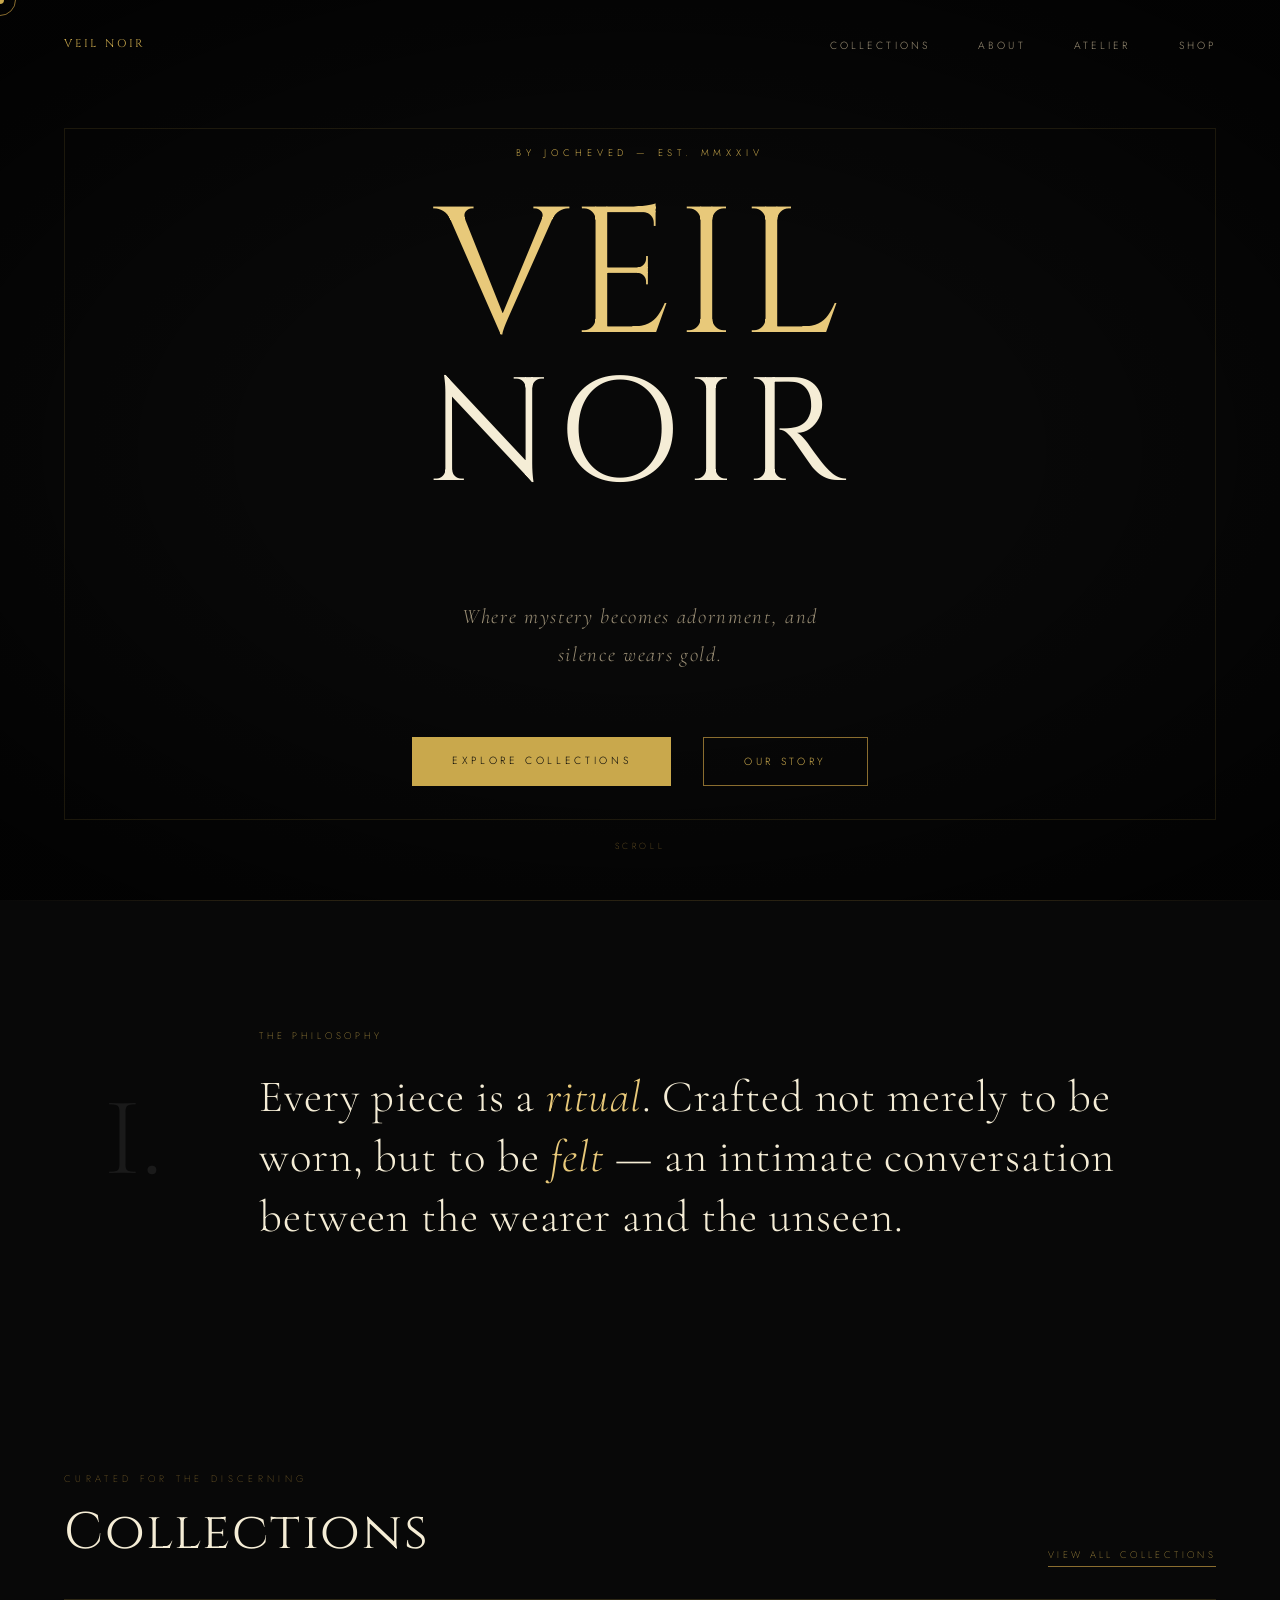
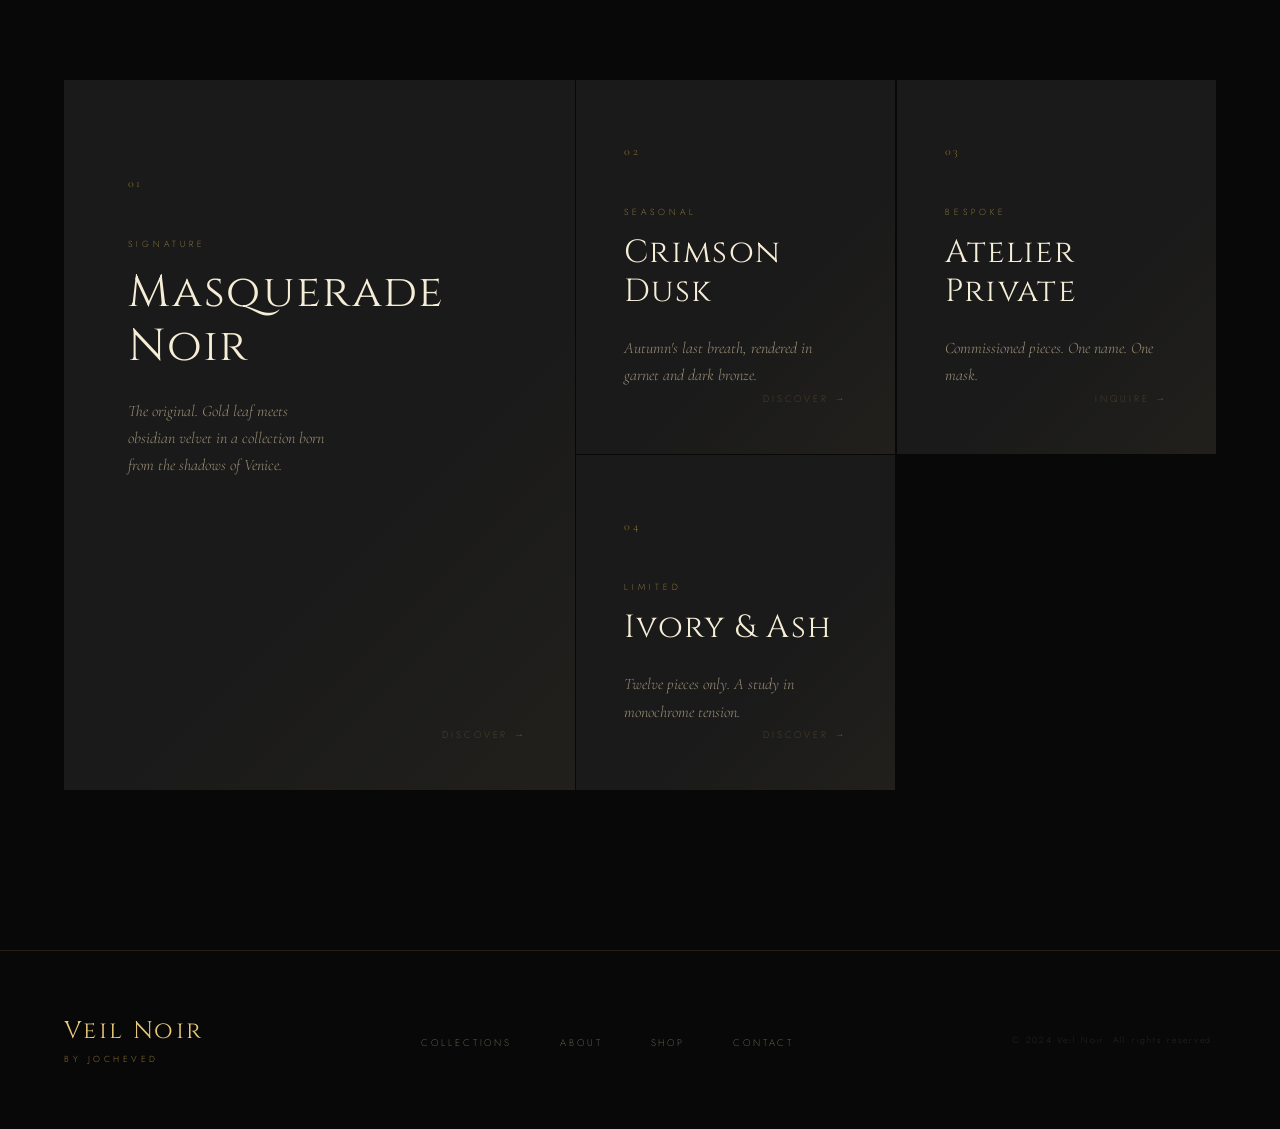
==== index.html @ b56f1065 "Rename index to index.html" ====
<!DOCTYPE html>
<html lang="en">
<head>
<meta charset="UTF-8">
<meta name="viewport" content="width=device-width, initial-scale=1.0">
<title>Veil Noir — By Jocheved</title>
<link href="https://fonts.googleapis.com/css2?family=Cormorant+Garamond:ital,wght@0,300;0,400;0,600;1,300;1,400&family=Cinzel:wght@400;600&family=Jost:wght@200;300;400&display=swap" rel="stylesheet">
<style>
  *, *::before, *::after { margin: 0; padding: 0; box-sizing: border-box; }

  :root {
    --gold: #C9A84C;
    --gold-light: #E8C97A;
    --gold-dim: #8A6D2F;
    --black: #080808;
    --off-black: #0F0F0F;
    --charcoal: #1A1A1A;
    --cream: #F5EDD6;
    --cream-dim: #9A8E75;
  }

  html { scroll-behavior: smooth; }

  body {
    background-color: var(--black);
    color: var(--cream);
    font-family: 'Jost', sans-serif;
    font-weight: 200;
    overflow-x: hidden;
    cursor: none;
  }

  /* Custom cursor */
  .cursor {
    position: fixed;
    width: 8px; height: 8px;
    background: var(--gold);
    border-radius: 50%;
    pointer-events: none;
    z-index: 9999;
    transform: translate(-50%, -50%);
    transition: transform 0.1s ease;
  }
  .cursor-ring {
    position: fixed;
    width: 32px; height: 32px;
    border: 0.5px solid var(--gold-dim);
    border-radius: 50%;
    pointer-events: none;
    z-index: 9998;
    transform: translate(-50%, -50%);
    transition: all 0.18s ease;
  }

  /* NAV */
  nav {
    position: fixed;
    top: 0; left: 0; right: 0;
    z-index: 100;
    display: flex;
    align-items: center;
    justify-content: space-between;
    padding: 2rem 4rem;
    mix-blend-mode: normal;
  }

  nav::after {
    content: '';
    position: absolute;
    bottom: 0; left: 4rem; right: 4rem;
    height: 0.5px;
    background: linear-gradient(90deg, transparent, var(--gold-dim), transparent);
    opacity: 0.4;
  }

  .nav-brand {
    font-family: 'Cinzel', serif;
    font-size: 0.7rem;
    letter-spacing: 0.25em;
    color: var(--gold);
    text-decoration: none;
    text-transform: uppercase;
  }

  .nav-links {
    display: flex;
    gap: 3rem;
    list-style: none;
  }

  .nav-links a {
    font-family: 'Jost', sans-serif;
    font-size: 0.65rem;
    font-weight: 300;
    letter-spacing: 0.3em;
    text-transform: uppercase;
    color: var(--cream-dim);
    text-decoration: none;
    transition: color 0.4s ease;
    position: relative;
  }

  .nav-links a::after {
    content: '';
    position: absolute;
    bottom: -4px; left: 0; right: 0;
    height: 0.5px;
    background: var(--gold);
    transform: scaleX(0);
    transform-origin: left;
    transition: transform 0.4s ease;
  }

  .nav-links a:hover { color: var(--gold-light); }
  .nav-links a:hover::after { transform: scaleX(1); }

  /* HERO */
  .hero {
    min-height: 100vh;
    display: flex;
    flex-direction: column;
    align-items: center;
    justify-content: center;
    position: relative;
    padding: 8rem 4rem 6rem;
    text-align: center;
    overflow: hidden;
  }

  /* Subtle radial vignette */
  .hero::before {
    content: '';
    position: absolute;
    inset: 0;
    background: radial-gradient(ellipse 70% 60% at 50% 50%, transparent 40%, rgba(0,0,0,0.7) 100%);
    pointer-events: none;
  }

  /* Decorative corner lines */
  .hero::after {
    content: '';
    position: absolute;
    top: 8rem; left: 4rem; right: 4rem; bottom: 5rem;
    border: 0.5px solid rgba(201, 168, 76, 0.12);
    pointer-events: none;
  }

  .hero-eyebrow {
    font-family: 'Jost', sans-serif;
    font-size: 0.6rem;
    font-weight: 300;
    letter-spacing: 0.5em;
    text-transform: uppercase;
    color: var(--gold);
    margin-bottom: 2.5rem;
    opacity: 0;
    animation: fadeUp 1s 0.3s forwards ease;
  }

  .hero-title {
    font-family: 'Cinzel', serif;
    font-size: clamp(5rem, 14vw, 13rem);
    font-weight: 400;
    line-height: 0.88;
    letter-spacing: 0.02em;
    color: var(--gold-light);
    text-transform: uppercase;
    opacity: 0;
    animation: fadeUp 1.2s 0.5s forwards ease;
    position: relative;
    z-index: 1;
  }

  .hero-title span {
    display: block;
    color: var(--cream);
    font-size: 0.82em;
    letter-spacing: 0.06em;
    margin-top: 0.1em;
  }

  .hero-divider {
    width: 60px;
    height: 0.5px;
    background: linear-gradient(90deg, transparent, var(--gold), transparent);
    margin: 3rem auto;
    opacity: 0;
    animation: fadeIn 1s 1s forwards ease;
  }

  .hero-sub {
    font-family: 'Cormorant Garamond', serif;
    font-size: clamp(1rem, 2vw, 1.3rem);
    font-style: italic;
    font-weight: 300;
    letter-spacing: 0.08em;
    color: var(--cream-dim);
    opacity: 0;
    animation: fadeUp 1s 1.1s forwards ease;
    max-width: 40ch;
    line-height: 1.8;
  }

  .hero-cta-group {
    display: flex;
    gap: 2rem;
    margin-top: 4rem;
    opacity: 0;
    animation: fadeUp 1s 1.4s forwards ease;
  }

  .btn-primary {
    font-family: 'Jost', sans-serif;
    font-size: 0.65rem;
    font-weight: 300;
    letter-spacing: 0.35em;
    text-transform: uppercase;
    color: var(--black);
    background: var(--gold);
    border: none;
    padding: 1rem 2.5rem;
    text-decoration: none;
    cursor: none;
    transition: background 0.4s ease, color 0.4s ease;
  }

  .btn-primary:hover { background: var(--gold-light); }

  .btn-ghost {
    font-family: 'Jost', sans-serif;
    font-size: 0.65rem;
    font-weight: 300;
    letter-spacing: 0.35em;
    text-transform: uppercase;
    color: var(--gold);
    background: transparent;
    border: 0.5px solid var(--gold-dim);
    padding: 1rem 2.5rem;
    text-decoration: none;
    cursor: none;
    transition: border-color 0.4s ease, color 0.4s ease;
  }

  .btn-ghost:hover { border-color: var(--gold); color: var(--gold-light); }

  /* Scroll indicator */
  .scroll-hint {
    position: absolute;
    bottom: 3rem;
    left: 50%;
    transform: translateX(-50%);
    display: flex;
    flex-direction: column;
    align-items: center;
    gap: 0.75rem;
    opacity: 0;
    animation: fadeIn 1s 2s forwards ease;
  }

  .scroll-hint span {
    font-size: 0.55rem;
    letter-spacing: 0.4em;
    text-transform: uppercase;
    color: var(--gold-dim);
  }

  .scroll-line {
    width: 0.5px;
    height: 40px;
    background: linear-gradient(to bottom, var(--gold-dim), transparent);
    animation: scrollPulse 2s infinite ease;
  }

  /* SECTION: TAGLINE */
  .tagline-section {
    padding: 8rem 4rem;
    display: flex;
    align-items: center;
    gap: 6rem;
    max-width: 1200px;
    margin: 0 auto;
  }

  .tagline-number {
    font-family: 'Cormorant Garamond', serif;
    font-size: 7rem;
    font-weight: 300;
    color: var(--charcoal);
    line-height: 1;
    flex-shrink: 0;
    user-select: none;
  }

  .tagline-content {}

  .tagline-label {
    font-size: 0.6rem;
    letter-spacing: 0.4em;
    text-transform: uppercase;
    color: var(--gold);
    margin-bottom: 1.5rem;
  }

  .tagline-text {
    font-family: 'Cormorant Garamond', serif;
    font-size: clamp(1.8rem, 3.5vw, 2.8rem);
    font-weight: 300;
    line-height: 1.35;
    color: var(--cream);
    letter-spacing: 0.02em;
  }

  .tagline-text em {
    color: var(--gold-light);
    font-style: italic;
  }

  /* SECTION: COLLECTIONS GRID */
  .collections-section {
    padding: 6rem 4rem 10rem;
    max-width: 1300px;
    margin: 0 auto;
  }

  .section-header {
    display: flex;
    align-items: flex-end;
    justify-content: space-between;
    margin-bottom: 5rem;
    padding-bottom: 2rem;
    border-bottom: 0.5px solid rgba(201, 168, 76, 0.2);
  }

  .section-title-group {}

  .section-label {
    font-size: 0.6rem;
    letter-spacing: 0.45em;
    text-transform: uppercase;
    color: var(--gold-dim);
    margin-bottom: 0.75rem;
  }

  .section-title {
    font-family: 'Cinzel', serif;
    font-size: clamp(2rem, 4vw, 3.5rem);
    font-weight: 400;
    color: var(--cream);
    letter-spacing: 0.04em;
  }

  .section-link {
    font-size: 0.6rem;
    letter-spacing: 0.35em;
    text-transform: uppercase;
    color: var(--gold);
    text-decoration: none;
    border-bottom: 0.5px solid var(--gold-dim);
    padding-bottom: 4px;
    transition: color 0.3s ease, border-color 0.3s ease;
  }

  .section-link:hover { color: var(--gold-light); border-color: var(--gold-light); }

  .collections-grid {
    display: grid;
    grid-template-columns: 1.6fr 1fr 1fr;
    grid-template-rows: auto auto;
    gap: 1.5px;
  }

  .col-card {
    background: var(--charcoal);
    padding: 4rem 3rem;
    position: relative;
    overflow: hidden;
    cursor: none;
    transition: background 0.5s ease;
  }

  .col-card:first-child {
    grid-row: span 2;
    padding: 6rem 4rem;
  }

  .col-card::before {
    content: '';
    position: absolute;
    inset: 0;
    background: linear-gradient(135deg, transparent 60%, rgba(201, 168, 76, 0.04) 100%);
    transition: opacity 0.5s ease;
  }

  .col-card:hover { background: #1E1E1E; }

  .col-card:hover .card-arrow { transform: translate(4px, -4px); opacity: 1; }

  .card-num {
    font-family: 'Cormorant Garamond', serif;
    font-size: 0.75rem;
    font-weight: 300;
    color: var(--gold-dim);
    letter-spacing: 0.2em;
    margin-bottom: 3rem;
  }

  .card-category {
    font-size: 0.55rem;
    letter-spacing: 0.45em;
    text-transform: uppercase;
    color: var(--gold);
    margin-bottom: 1rem;
  }

  .card-title {
    font-family: 'Cinzel', serif;
    font-size: clamp(1.5rem, 2.5vw, 2.2rem);
    font-weight: 400;
    color: var(--cream);
    letter-spacing: 0.04em;
    line-height: 1.2;
    margin-bottom: 1.5rem;
  }

  .col-card:first-child .card-title { font-size: clamp(2rem, 3.5vw, 3rem); }

  .card-desc {
    font-family: 'Cormorant Garamond', serif;
    font-size: 1rem;
    font-style: italic;
    font-weight: 300;
    color: var(--cream-dim);
    line-height: 1.7;
    max-width: 30ch;
  }

  .card-arrow {
    position: absolute;
    bottom: 3rem; right: 3rem;
    font-size: 0.6rem;
    letter-spacing: 0.3em;
    text-transform: uppercase;
    color: var(--gold);
    opacity: 0.4;
    transition: transform 0.4s ease, opacity 0.4s ease;
  }

  .card-line {
    position: absolute;
    bottom: 0; left: 0;
    height: 1.5px;
    width: 0;
    background: var(--gold);
    transition: width 0.6s ease;
  }

  .col-card:hover .card-line { width: 100%; }

  /* FOOTER STRIP */
  .footer-strip {
    border-top: 0.5px solid rgba(201, 168, 76, 0.15);
    padding: 4rem 4rem;
    display: flex;
    align-items: center;
    justify-content: space-between;
  }

  .footer-brand {
    font-family: 'Cinzel', serif;
    font-size: 1.5rem;
    font-weight: 400;
    color: var(--gold-light);
    letter-spacing: 0.1em;
  }

  .footer-brand small {
    display: block;
    font-family: 'Jost', sans-serif;
    font-size: 0.55rem;
    font-weight: 300;
    letter-spacing: 0.4em;
    text-transform: uppercase;
    color: var(--gold-dim);
    margin-top: 0.4rem;
  }

  .footer-links {
    display: flex;
    gap: 3rem;
    list-style: none;
  }

  .footer-links a {
    font-size: 0.6rem;
    letter-spacing: 0.3em;
    text-transform: uppercase;
    color: var(--cream-dim);
    text-decoration: none;
    transition: color 0.3s ease;
  }

  .footer-links a:hover { color: var(--gold); }

  .footer-copy {
    font-size: 0.55rem;
    letter-spacing: 0.2em;
    color: #3A3A3A;
  }

  /* Animations */
  @keyframes fadeUp {
    from { opacity: 0; transform: translateY(24px); }
    to   { opacity: 1; transform: translateY(0); }
  }

  @keyframes fadeIn {
    from { opacity: 0; }
    to   { opacity: 1; }
  }

  @keyframes scrollPulse {
    0%, 100% { opacity: 0.4; }
    50% { opacity: 1; }
  }

  /* Horizontal gold rule */
  .gold-rule {
    width: 100%;
    height: 0.5px;
    background: linear-gradient(90deg, transparent, var(--gold-dim) 20%, var(--gold-dim) 80%, transparent);
    opacity: 0.25;
  }
</style>
</head>
<body>

<div class="cursor" id="cursor"></div>
<div class="cursor-ring" id="cursor-ring"></div>

<!-- NAV -->
<nav>
  <a href="#" class="nav-brand">Veil Noir</a>
  <ul class="nav-links">
    <li><a href="#">Collections</a></li>
    <li><a href="#">About</a></li>
    <li><a href="#">Atelier</a></li>
    <li><a href="#">Shop</a></li>
  </ul>
</nav>

<!-- HERO -->
<section class="hero">
  <p class="hero-eyebrow">By Jocheved — Est. MMXXIV</p>
  <h1 class="hero-title">
    Veil
    <span>Noir</span>
  </h1>
  <div class="hero-divider"></div>
  <p class="hero-sub">Where mystery becomes adornment, and silence wears gold.</p>
  <div class="hero-cta-group">
    <a href="#" class="btn-primary">Explore Collections</a>
    <a href="#" class="btn-ghost">Our Story</a>
  </div>

  <div class="scroll-hint">
    <div class="scroll-line"></div>
    <span>Scroll</span>
  </div>
</section>

<div class="gold-rule"></div>

<!-- TAGLINE -->
<section class="tagline-section">
  <div class="tagline-number">I.</div>
  <div class="tagline-content">
    <p class="tagline-label">The Philosophy</p>
    <p class="tagline-text">Every piece is a <em>ritual</em>. Crafted not merely to be worn, but to be <em>felt</em> — an intimate conversation between the wearer and the unseen.</p>
  </div>
</section>

<div class="gold-rule"></div>

<!-- COLLECTIONS -->
<section class="collections-section">
  <div class="section-header">
    <div class="section-title-group">
      <p class="section-label">Curated for the discerning</p>
      <h2 class="section-title">Collections</h2>
    </div>
    <a href="#" class="section-link">View all collections</a>
  </div>

  <div class="collections-grid">

    <div class="col-card">
      <p class="card-num">01</p>
      <p class="card-category">Signature</p>
      <h3 class="card-title">Masquerade Noir</h3>
      <p class="card-desc">The original. Gold leaf meets obsidian velvet in a collection born from the shadows of Venice.</p>
      <span class="card-arrow">Discover →</span>
      <div class="card-line"></div>
    </div>

    <div class="col-card">
      <p class="card-num">02</p>
      <p class="card-category">Seasonal</p>
      <h3 class="card-title">Crimson Dusk</h3>
      <p class="card-desc">Autumn's last breath, rendered in garnet and dark bronze.</p>
      <span class="card-arrow">Discover →</span>
      <div class="card-line"></div>
    </div>

    <div class="col-card">
      <p class="card-num">03</p>
      <p class="card-category">Bespoke</p>
      <h3 class="card-title">Atelier Private</h3>
      <p class="card-desc">Commissioned pieces. One name. One mask.</p>
      <span class="card-arrow">Inquire →</span>
      <div class="card-line"></div>
    </div>

    <div class="col-card">
      <p class="card-num">04</p>
      <p class="card-category">Limited</p>
      <h3 class="card-title">Ivory & Ash</h3>
      <p class="card-desc">Twelve pieces only. A study in monochrome tension.</p>
      <span class="card-arrow">Discover →</span>
      <div class="card-line"></div>
    </div>

  </div>
</section>

<!-- FOOTER STRIP -->
<footer class="footer-strip">
  <div class="footer-brand">
    Veil Noir
    <small>By Jocheved</small>
  </div>

  <ul class="footer-links">
    <li><a href="#">Collections</a></li>
    <li><a href="#">About</a></li>
    <li><a href="#">Shop</a></li>
    <li><a href="#">Contact</a></li>
  </ul>

  <p class="footer-copy">© 2024 Veil Noir. All rights reserved.</p>
</footer>

<script>
  const cursor = document.getElementById('cursor');
  const ring = document.getElementById('cursor-ring');
  let mx = 0, my = 0, rx = 0, ry = 0;

  document.addEventListener('mousemove', e => {
    mx = e.clientX; my = e.clientY;
    cursor.style.left = mx + 'px';
    cursor.style.top = my + 'px';
  });

  function animateRing() {
    rx += (mx - rx) * 0.12;
    ry += (my - ry) * 0.12;
    ring.style.left = rx + 'px';
    ring.style.top = ry + 'px';
    requestAnimationFrame(animateRing);
  }
  animateRing();

  document.querySelectorAll('a, button, .col-card').forEach(el => {
    el.addEventListener('mouseenter', () => {
      ring.style.transform = 'translate(-50%, -50%) scale(1.8)';
      ring.style.borderColor = 'rgba(201, 168, 76, 0.5)';
    });
    el.addEventListener('mouseleave', () => {
      ring.style.transform = 'translate(-50%, -50%) scale(1)';
      ring.style.borderColor = 'rgba(201, 168, 76, 0.3)';
    });
  });
</script>
</body>
</html>
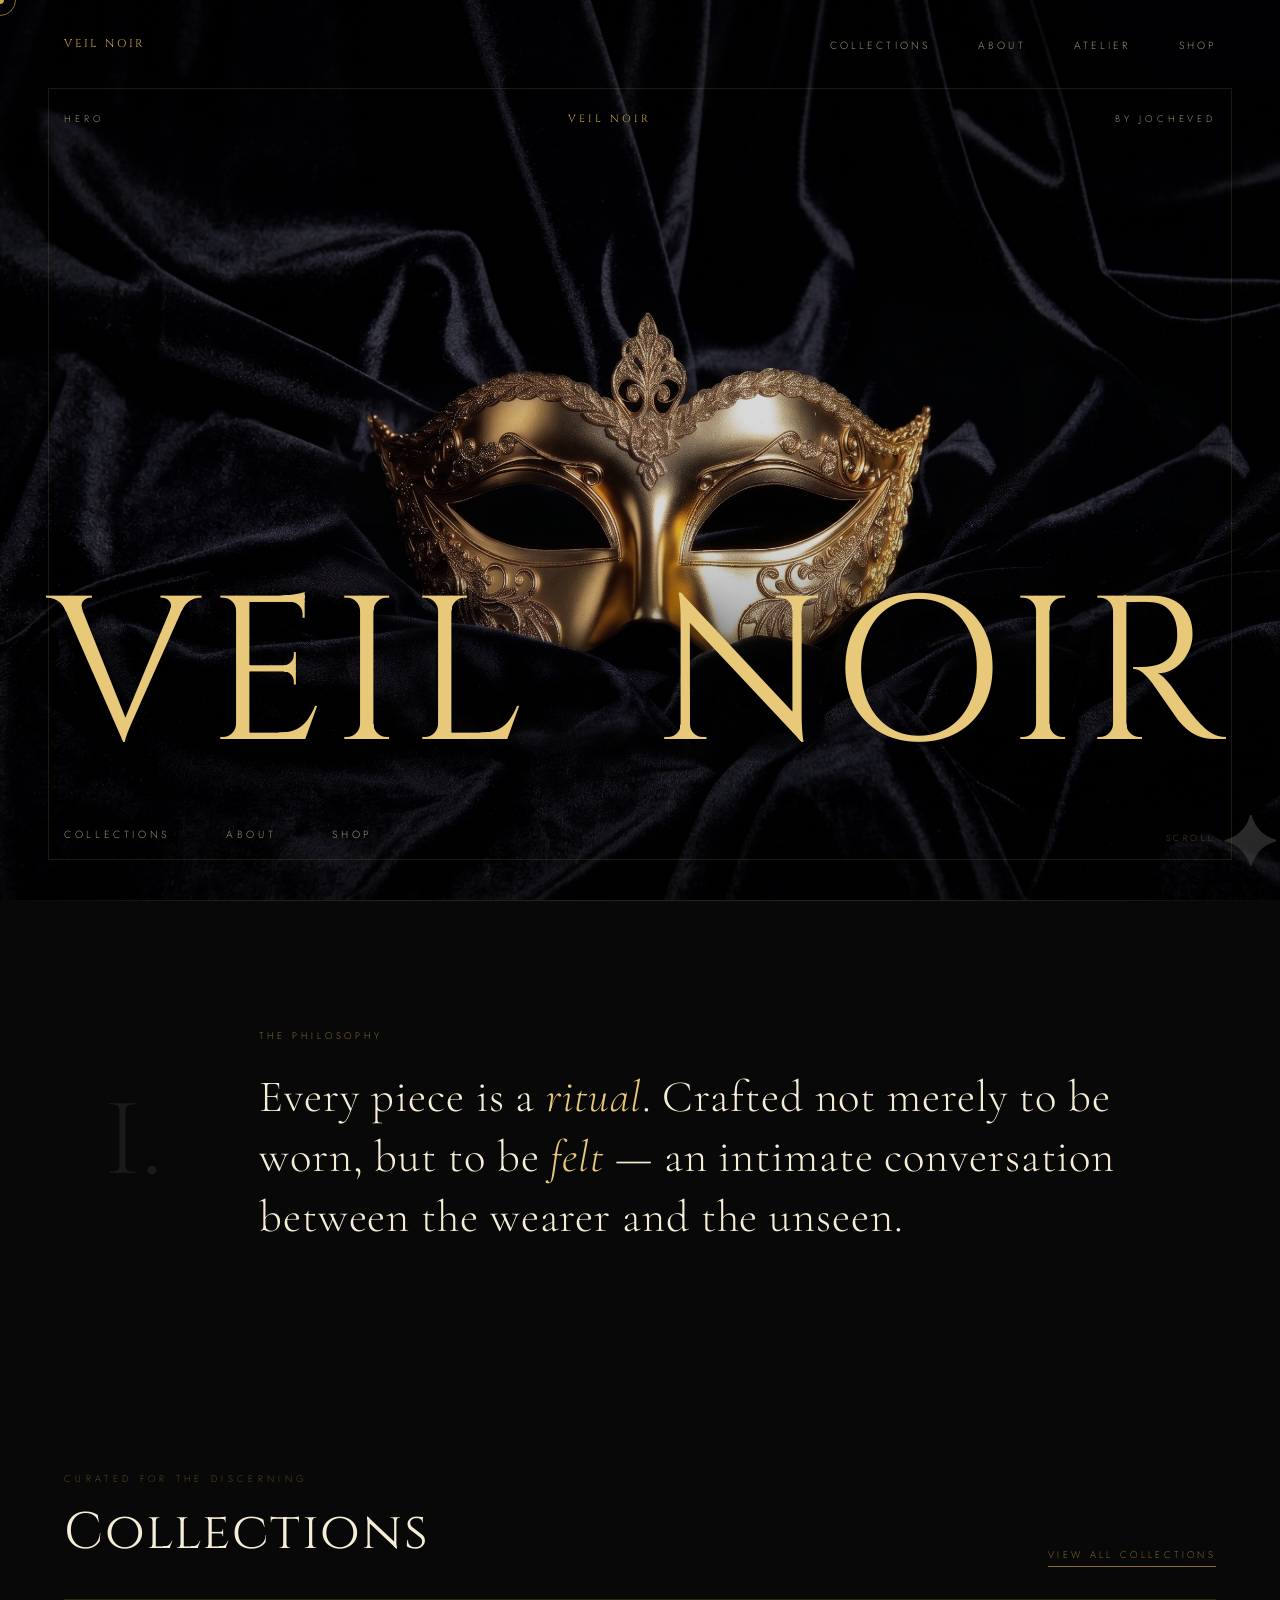
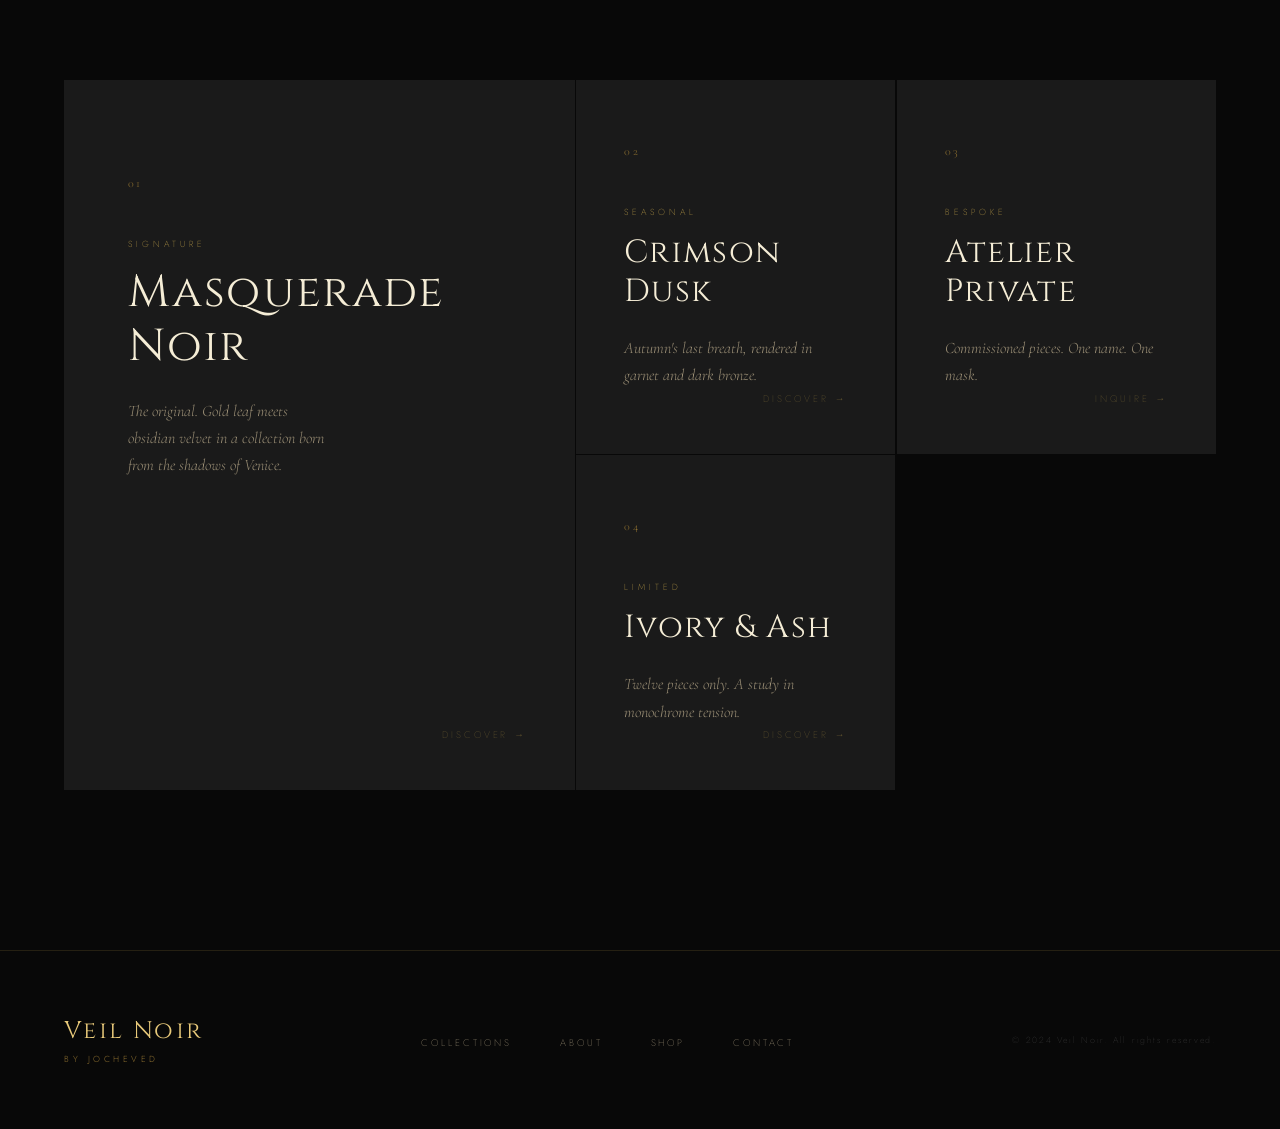
==== commit 7a9e4653: "Refactor hero section and update styles Refactor HTML structure and styles for hero section, navigat" ====
--- a/index.html
+++ b/index.html
@@ -39,7 +39,6 @@
     pointer-events: none;
     z-index: 9999;
     transform: translate(-50%, -50%);
-    transition: transform 0.1s ease;
   }
   .cursor-ring {
     position: fixed;
@@ -52,7 +51,7 @@
     transition: all 0.18s ease;
   }
 
-  /* NAV */
+  /* ── NAV ── */
   nav {
     position: fixed;
     top: 0; left: 0; right: 0;
@@ -61,7 +60,6 @@
     align-items: center;
     justify-content: space-between;
     padding: 2rem 4rem;
-    mix-blend-mode: normal;
   }
 
   nav::after {
@@ -114,150 +112,164 @@
   .nav-links a:hover { color: var(--gold-light); }
   .nav-links a:hover::after { transform: scaleX(1); }
 
-  /* HERO */
+  /* ── HERO ── */
   .hero {
-    min-height: 100vh;
+    position: relative;
+    width: 100%;
+    height: 100vh;
+    min-height: 600px;
+    overflow: hidden;
     display: flex;
     flex-direction: column;
-    align-items: center;
-    justify-content: center;
-    position: relative;
-    padding: 8rem 4rem 6rem;
-    text-align: center;
-    overflow: hidden;
-  }
-
-  /* Subtle radial vignette */
-  .hero::before {
+    justify-content: space-between;
+  }
+
+  /* Background image */
+  .hero-bg {
+    position: absolute;
+    inset: 0;
+    background-image: url('fundositeindex.png');
+    background-size: cover;
+    background-position: center 30%;
+    background-repeat: no-repeat;
+    z-index: 0;
+  }
+
+  /* Dark overlay for readability */
+  .hero-bg::after {
     content: '';
     position: absolute;
     inset: 0;
-    background: radial-gradient(ellipse 70% 60% at 50% 50%, transparent 40%, rgba(0,0,0,0.7) 100%);
-    pointer-events: none;
-  }
-
-  /* Decorative corner lines */
-  .hero::after {
+    background:
+      linear-gradient(to bottom, rgba(0,0,0,0.55) 0%, rgba(0,0,0,0.15) 40%, rgba(0,0,0,0.15) 60%, rgba(0,0,0,0.65) 100%),
+      linear-gradient(to right, rgba(0,0,0,0.3) 0%, transparent 30%, transparent 70%, rgba(0,0,0,0.3) 100%);
+  }
+
+  /* Top row: HERO label | VEIL NOIR brand | BY JOCHEVED */
+  .hero-top {
+    position: relative;
+    z-index: 2;
+    display: flex;
+    align-items: flex-start;
+    justify-content: space-between;
+    padding: 7rem 4rem 0;
+    opacity: 0;
+    animation: fadeIn 1s 0.4s forwards ease;
+  }
+
+  .hero-top-label {
+    font-family: 'Jost', sans-serif;
+    font-size: 0.6rem;
+    font-weight: 300;
+    letter-spacing: 0.4em;
+    text-transform: uppercase;
+    color: var(--cream-dim);
+  }
+
+  .hero-top-brand {
+    font-family: 'Cinzel', serif;
+    font-size: 0.65rem;
+    letter-spacing: 0.3em;
+    text-transform: uppercase;
+    color: var(--gold);
+    text-align: center;
+  }
+
+  .hero-top-by {
+    font-family: 'Jost', sans-serif;
+    font-size: 0.6rem;
+    font-weight: 300;
+    letter-spacing: 0.4em;
+    text-transform: uppercase;
+    color: var(--cream-dim);
+    text-align: right;
+  }
+
+  /* Middle: BIG TITLE — VEIL left, NOIR right */
+  .hero-title-row {
+    position: relative;
+    z-index: 2;
+    display: flex;
+    align-items: flex-end;
+    justify-content: space-between;
+    padding: 0 3rem;
+    flex: 1;
+    /* sits in the middle vertically */
+    align-self: center;
+    width: 100%;
+  }
+
+  .hero-word {
+    font-family: 'Cinzel', serif;
+    font-size: clamp(6rem, 16vw, 14rem);
+    font-weight: 400;
+    line-height: 1;
+    letter-spacing: 0.04em;
+    text-transform: uppercase;
+    color: var(--gold-light);
+    opacity: 0;
+    animation: fadeUp 1.2s 0.6s forwards ease;
+    /* subtle text shadow for depth over image */
+    text-shadow: 0 4px 40px rgba(0,0,0,0.6), 0 0 80px rgba(0,0,0,0.4);
+    user-select: none;
+  }
+
+  .hero-word.noir {
+    animation-delay: 0.8s;
+  }
+
+  /* Bottom row: nav links + CTA + scroll */
+  .hero-bottom {
+    position: relative;
+    z-index: 2;
+    display: flex;
+    align-items: flex-end;
+    justify-content: space-between;
+    padding: 0 4rem 3.5rem;
+    opacity: 0;
+    animation: fadeUp 1s 1.2s forwards ease;
+  }
+
+  .hero-bottom-nav {
+    display: flex;
+    gap: 3.5rem;
+    list-style: none;
+  }
+
+  .hero-bottom-nav a {
+    font-family: 'Jost', sans-serif;
+    font-size: 0.65rem;
+    font-weight: 300;
+    letter-spacing: 0.35em;
+    text-transform: uppercase;
+    color: var(--cream-dim);
+    text-decoration: none;
+    transition: color 0.4s ease;
+    position: relative;
+  }
+
+  .hero-bottom-nav a::after {
     content: '';
     position: absolute;
-    top: 8rem; left: 4rem; right: 4rem; bottom: 5rem;
-    border: 0.5px solid rgba(201, 168, 76, 0.12);
-    pointer-events: none;
-  }
-
-  .hero-eyebrow {
-    font-family: 'Jost', sans-serif;
-    font-size: 0.6rem;
-    font-weight: 300;
-    letter-spacing: 0.5em;
-    text-transform: uppercase;
-    color: var(--gold);
-    margin-bottom: 2.5rem;
-    opacity: 0;
-    animation: fadeUp 1s 0.3s forwards ease;
-  }
-
-  .hero-title {
-    font-family: 'Cinzel', serif;
-    font-size: clamp(5rem, 14vw, 13rem);
-    font-weight: 400;
-    line-height: 0.88;
-    letter-spacing: 0.02em;
-    color: var(--gold-light);
-    text-transform: uppercase;
-    opacity: 0;
-    animation: fadeUp 1.2s 0.5s forwards ease;
-    position: relative;
-    z-index: 1;
-  }
-
-  .hero-title span {
-    display: block;
-    color: var(--cream);
-    font-size: 0.82em;
-    letter-spacing: 0.06em;
-    margin-top: 0.1em;
-  }
-
-  .hero-divider {
-    width: 60px;
+    bottom: -4px; left: 0; right: 0;
     height: 0.5px;
-    background: linear-gradient(90deg, transparent, var(--gold), transparent);
-    margin: 3rem auto;
-    opacity: 0;
-    animation: fadeIn 1s 1s forwards ease;
-  }
-
-  .hero-sub {
-    font-family: 'Cormorant Garamond', serif;
-    font-size: clamp(1rem, 2vw, 1.3rem);
-    font-style: italic;
-    font-weight: 300;
-    letter-spacing: 0.08em;
-    color: var(--cream-dim);
-    opacity: 0;
-    animation: fadeUp 1s 1.1s forwards ease;
-    max-width: 40ch;
-    line-height: 1.8;
-  }
-
-  .hero-cta-group {
-    display: flex;
-    gap: 2rem;
-    margin-top: 4rem;
-    opacity: 0;
-    animation: fadeUp 1s 1.4s forwards ease;
-  }
-
-  .btn-primary {
-    font-family: 'Jost', sans-serif;
-    font-size: 0.65rem;
-    font-weight: 300;
-    letter-spacing: 0.35em;
-    text-transform: uppercase;
-    color: var(--black);
     background: var(--gold);
-    border: none;
-    padding: 1rem 2.5rem;
-    text-decoration: none;
-    cursor: none;
-    transition: background 0.4s ease, color 0.4s ease;
-  }
-
-  .btn-primary:hover { background: var(--gold-light); }
-
-  .btn-ghost {
-    font-family: 'Jost', sans-serif;
-    font-size: 0.65rem;
-    font-weight: 300;
-    letter-spacing: 0.35em;
-    text-transform: uppercase;
-    color: var(--gold);
-    background: transparent;
-    border: 0.5px solid var(--gold-dim);
-    padding: 1rem 2.5rem;
-    text-decoration: none;
-    cursor: none;
-    transition: border-color 0.4s ease, color 0.4s ease;
-  }
-
-  .btn-ghost:hover { border-color: var(--gold); color: var(--gold-light); }
-
-  /* Scroll indicator */
-  .scroll-hint {
-    position: absolute;
-    bottom: 3rem;
-    left: 50%;
-    transform: translateX(-50%);
+    transform: scaleX(0);
+    transform-origin: left;
+    transition: transform 0.4s ease;
+  }
+
+  .hero-bottom-nav a:hover { color: var(--gold-light); }
+  .hero-bottom-nav a:hover::after { transform: scaleX(1); }
+
+  .hero-bottom-cta {
     display: flex;
     flex-direction: column;
     align-items: center;
     gap: 0.75rem;
-    opacity: 0;
-    animation: fadeIn 1s 2s forwards ease;
-  }
-
-  .scroll-hint span {
+  }
+
+  .hero-bottom-cta span {
     font-size: 0.55rem;
     letter-spacing: 0.4em;
     text-transform: uppercase;
@@ -271,7 +283,16 @@
     animation: scrollPulse 2s infinite ease;
   }
 
-  /* SECTION: TAGLINE */
+  /* Decorative border inside hero */
+  .hero-frame {
+    position: absolute;
+    top: 5.5rem; left: 3rem; right: 3rem; bottom: 2.5rem;
+    border: 0.5px solid rgba(201, 168, 76, 0.14);
+    pointer-events: none;
+    z-index: 1;
+  }
+
+  /* ── TAGLINE SECTION ── */
   .tagline-section {
     padding: 8rem 4rem;
     display: flex;
@@ -291,8 +312,6 @@
     user-select: none;
   }
 
-  .tagline-content {}
-
   .tagline-label {
     font-size: 0.6rem;
     letter-spacing: 0.4em;
@@ -315,7 +334,7 @@
     font-style: italic;
   }
 
-  /* SECTION: COLLECTIONS GRID */
+  /* ── COLLECTIONS ── */
   .collections-section {
     padding: 6rem 4rem 10rem;
     max-width: 1300px;
@@ -330,8 +349,6 @@
     padding-bottom: 2rem;
     border-bottom: 0.5px solid rgba(201, 168, 76, 0.2);
   }
-
-  .section-title-group {}
 
   .section-label {
     font-size: 0.6rem;
@@ -383,16 +400,7 @@
     padding: 6rem 4rem;
   }
 
-  .col-card::before {
-    content: '';
-    position: absolute;
-    inset: 0;
-    background: linear-gradient(135deg, transparent 60%, rgba(201, 168, 76, 0.04) 100%);
-    transition: opacity 0.5s ease;
-  }
-
   .col-card:hover { background: #1E1E1E; }
-
   .col-card:hover .card-arrow { transform: translate(4px, -4px); opacity: 1; }
 
   .card-num {
@@ -456,10 +464,10 @@
 
   .col-card:hover .card-line { width: 100%; }
 
-  /* FOOTER STRIP */
+  /* ── FOOTER ── */
   .footer-strip {
     border-top: 0.5px solid rgba(201, 168, 76, 0.15);
-    padding: 4rem 4rem;
+    padding: 4rem;
     display: flex;
     align-items: center;
     justify-content: space-between;
@@ -507,28 +515,26 @@
     color: #3A3A3A;
   }
 
-  /* Animations */
-  @keyframes fadeUp {
-    from { opacity: 0; transform: translateY(24px); }
-    to   { opacity: 1; transform: translateY(0); }
-  }
-
-  @keyframes fadeIn {
-    from { opacity: 0; }
-    to   { opacity: 1; }
-  }
-
-  @keyframes scrollPulse {
-    0%, 100% { opacity: 0.4; }
-    50% { opacity: 1; }
-  }
-
-  /* Horizontal gold rule */
+  /* Gold rule divider */
   .gold-rule {
     width: 100%;
     height: 0.5px;
     background: linear-gradient(90deg, transparent, var(--gold-dim) 20%, var(--gold-dim) 80%, transparent);
     opacity: 0.25;
+  }
+
+  /* ── ANIMATIONS ── */
+  @keyframes fadeUp {
+    from { opacity: 0; transform: translateY(24px); }
+    to   { opacity: 1; transform: translateY(0); }
+  }
+  @keyframes fadeIn {
+    from { opacity: 0; }
+    to   { opacity: 1; }
+  }
+  @keyframes scrollPulse {
+    0%, 100% { opacity: 0.4; }
+    50% { opacity: 1; }
   }
 </style>
 </head>
@@ -550,22 +556,40 @@
 
 <!-- HERO -->
 <section class="hero">
-  <p class="hero-eyebrow">By Jocheved — Est. MMXXIV</p>
-  <h1 class="hero-title">
-    Veil
-    <span>Noir</span>
-  </h1>
-  <div class="hero-divider"></div>
-  <p class="hero-sub">Where mystery becomes adornment, and silence wears gold.</p>
-  <div class="hero-cta-group">
-    <a href="#" class="btn-primary">Explore Collections</a>
-    <a href="#" class="btn-ghost">Our Story</a>
+
+  <!-- Background image -->
+  <div class="hero-bg"></div>
+
+  <!-- Decorative inner frame -->
+  <div class="hero-frame"></div>
+
+  <!-- Top labels row: HERO | VEIL NOIR | BY JOCHEVED -->
+  <div class="hero-top">
+    <span class="hero-top-label">Hero</span>
+    <span class="hero-top-brand">Veil Noir</span>
+    <span class="hero-top-by">By Jocheved</span>
   </div>
 
-  <div class="scroll-hint">
-    <div class="scroll-line"></div>
-    <span>Scroll</span>
+  <!-- Big title: VEIL ............ NOIR -->
+  <div class="hero-title-row">
+    <span class="hero-word veil">VEIL</span>
+    <span class="hero-word noir">NOIR</span>
   </div>
+
+  <!-- Bottom: navigation links | scroll indicator -->
+  <div class="hero-bottom">
+    <ul class="hero-bottom-nav">
+      <li><a href="#">Collections</a></li>
+      <li><a href="#">About</a></li>
+      <li><a href="#">Shop</a></li>
+    </ul>
+
+    <div class="hero-bottom-cta">
+      <div class="scroll-line"></div>
+      <span>Scroll</span>
+    </div>
+  </div>
+
 </section>
 
 <div class="gold-rule"></div>
@@ -573,7 +597,7 @@
 <!-- TAGLINE -->
 <section class="tagline-section">
   <div class="tagline-number">I.</div>
-  <div class="tagline-content">
+  <div>
     <p class="tagline-label">The Philosophy</p>
     <p class="tagline-text">Every piece is a <em>ritual</em>. Crafted not merely to be worn, but to be <em>felt</em> — an intimate conversation between the wearer and the unseen.</p>
   </div>
@@ -584,7 +608,7 @@
 <!-- COLLECTIONS -->
 <section class="collections-section">
   <div class="section-header">
-    <div class="section-title-group">
+    <div>
       <p class="section-label">Curated for the discerning</p>
       <h2 class="section-title">Collections</h2>
     </div>
@@ -632,20 +656,18 @@
   </div>
 </section>
 
-<!-- FOOTER STRIP -->
+<!-- FOOTER -->
 <footer class="footer-strip">
   <div class="footer-brand">
     Veil Noir
     <small>By Jocheved</small>
   </div>
-
   <ul class="footer-links">
     <li><a href="#">Collections</a></li>
     <li><a href="#">About</a></li>
     <li><a href="#">Shop</a></li>
     <li><a href="#">Contact</a></li>
   </ul>
-
   <p class="footer-copy">© 2024 Veil Noir. All rights reserved.</p>
 </footer>
 
@@ -672,11 +694,11 @@
   document.querySelectorAll('a, button, .col-card').forEach(el => {
     el.addEventListener('mouseenter', () => {
       ring.style.transform = 'translate(-50%, -50%) scale(1.8)';
-      ring.style.borderColor = 'rgba(201, 168, 76, 0.5)';
+      ring.style.borderColor = 'rgba(201,168,76,0.5)';
     });
     el.addEventListener('mouseleave', () => {
       ring.style.transform = 'translate(-50%, -50%) scale(1)';
-      ring.style.borderColor = 'rgba(201, 168, 76, 0.3)';
+      ring.style.borderColor = 'rgba(201,168,76,0.3)';
     });
   });
 </script>
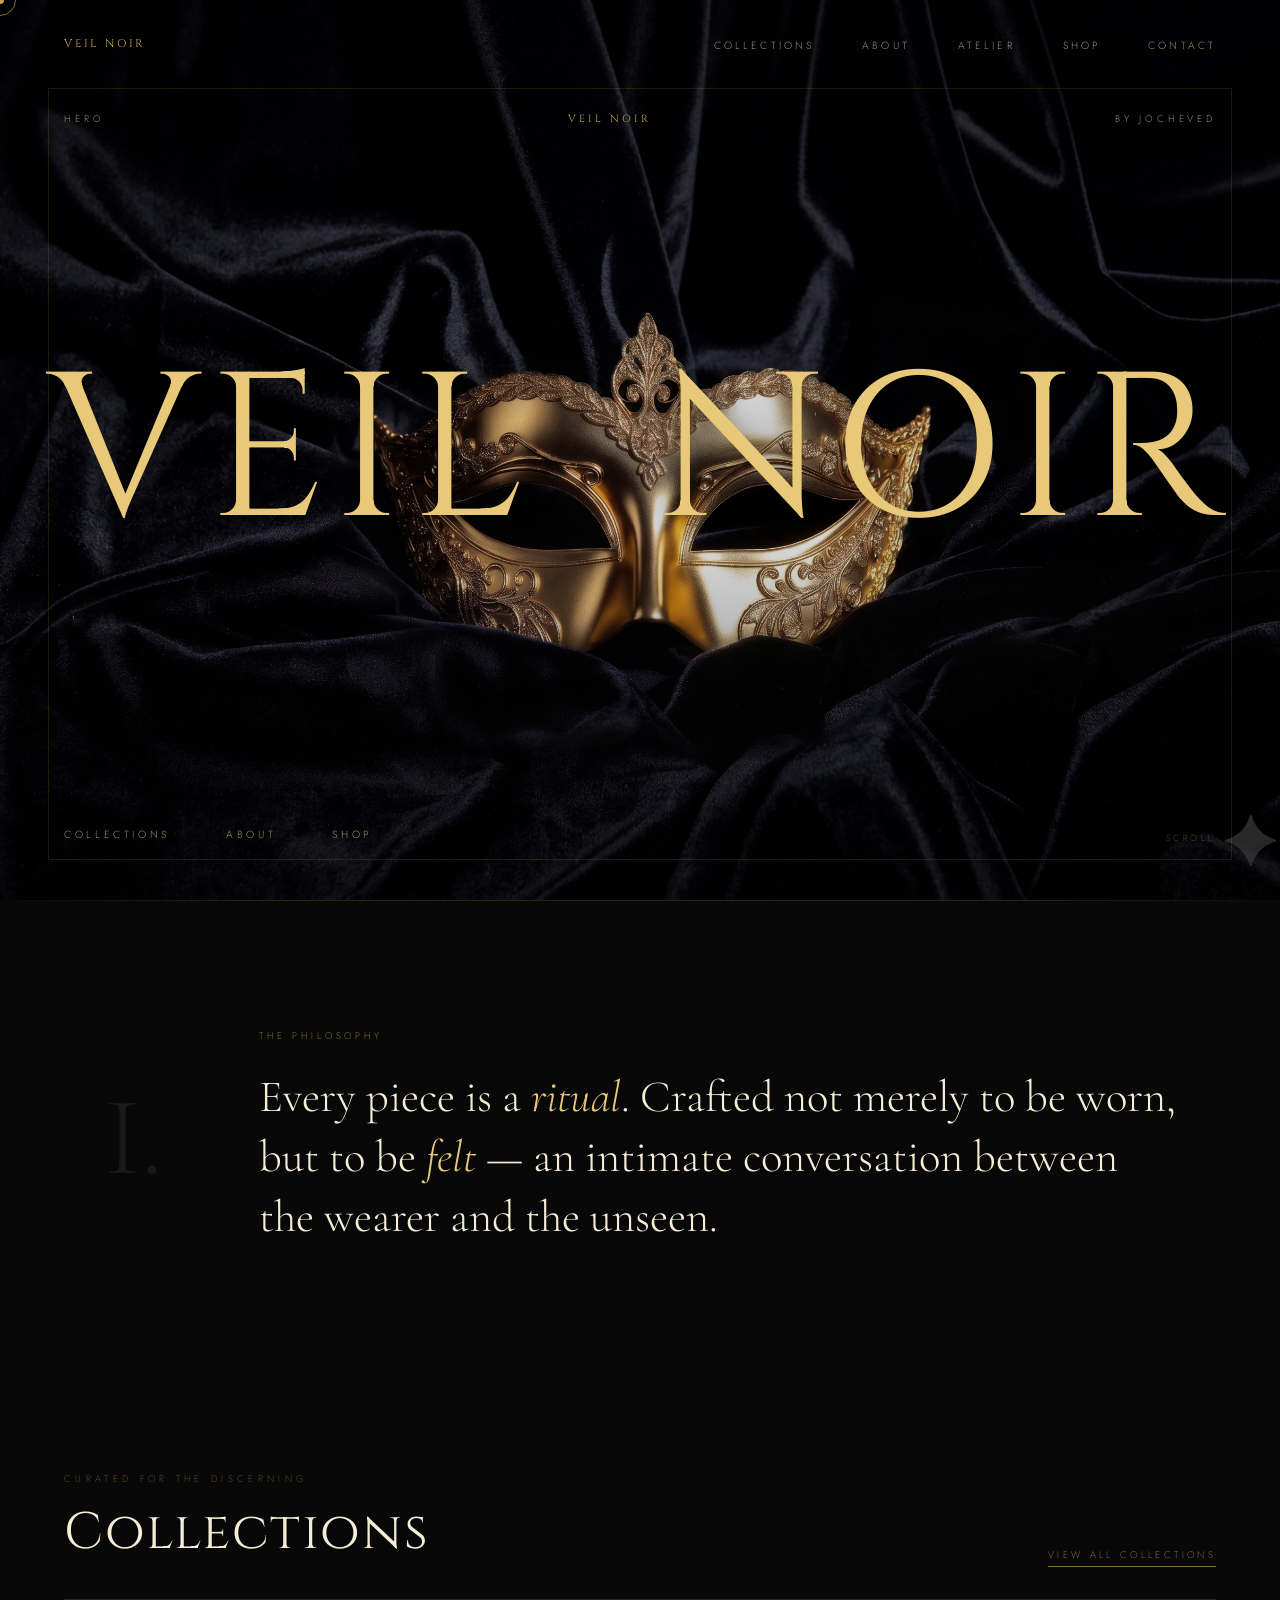
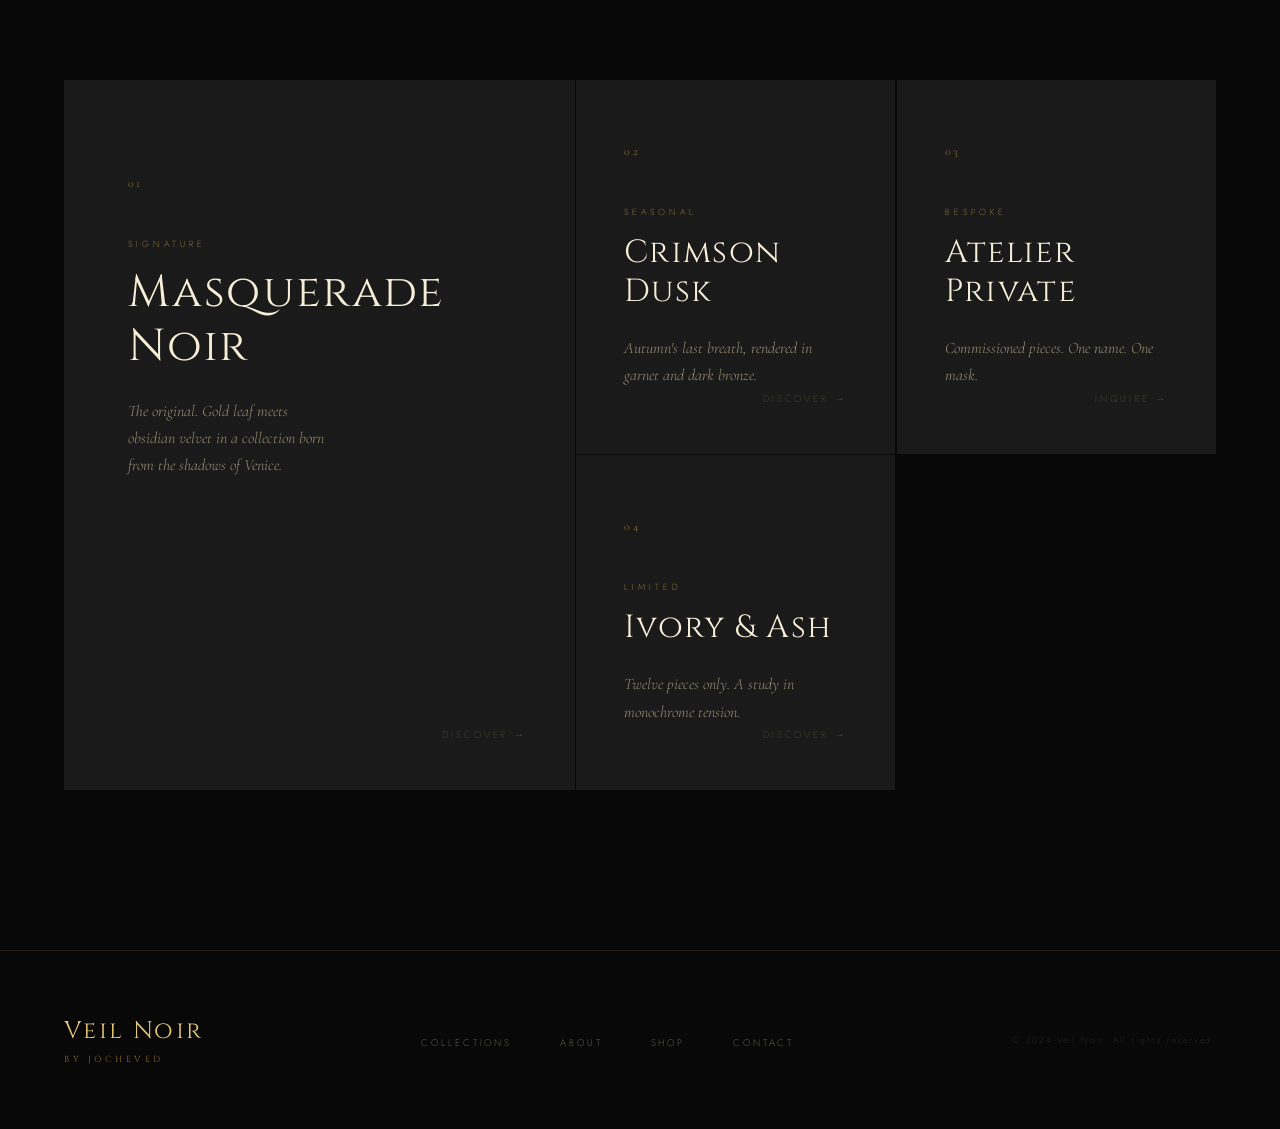
==== commit 25bfab40: "Add files via upload" ====
--- a/index.html
+++ b/index.html
@@ -1,706 +1,481 @@
-<!DOCTYPE html>
+<!doctype html>
 <html lang="en">
-<head>
-<meta charset="UTF-8">
-<meta name="viewport" content="width=device-width, initial-scale=1.0">
-<title>Veil Noir — By Jocheved</title>
-<link href="https://fonts.googleapis.com/css2?family=Cormorant+Garamond:ital,wght@0,300;0,400;0,600;1,300;1,400&family=Cinzel:wght@400;600&family=Jost:wght@200;300;400&display=swap" rel="stylesheet">
+    <head>
+        <meta charset="UTF-8" />
+        <meta name="viewport" content="width=device-width, initial-scale=1.0" />
+        <title>Veil Noir — By Jocheved</title>
+        <link rel="stylesheet" href="css/style.css" />
+    </head>
+    <body>
+        <div class="cursor" id="cursor"></div>
+        <div class="cursor-ring" id="cursor-ring"></div>
+
+        <!-- NAV -->
+        <nav>
+            <a href="index.html" class="nav-brand">Veil Noir</a>
+            <ul class="nav-links">
+                <li><a href="pages/collections.html">Collections</a></li>
+                <li><a href="pages/about.html">About</a></li>
+                <li><a href="pages/atelier.html">Atelier</a></li>
+                <li><a href="pages/shop.html">Shop</a></li>
+                <li><a href="pages/contact.html">Contact</a></li>
+            </ul>
+        </nav>
+
+        <!-- HERO -->
+        <section class="hero">
+            <div class="hero-bg"></div>
+            <div class="hero-frame"></div>
+
+            <div class="hero-top">
+                <span class="hero-top-label">Hero</span>
+                <span class="hero-top-brand">Veil Noir</span>
+                <span class="hero-top-by">By Jocheved</span>
+            </div>
+
+            <div class="hero-title-row">
+                <span class="hero-word veil">VEIL</span>
+                <span class="hero-word noir">NOIR</span>
+            </div>
+
+            <div class="hero-bottom">
+                <ul class="hero-bottom-nav">
+                    <li><a href="pages/collections.html">Collections</a></li>
+                    <li><a href="pages/about.html">About</a></li>
+                    <li><a href="pages/shop.html">Shop</a></li>
+                </ul>
+                <div class="hero-bottom-cta">
+                    <div class="scroll-line"></div>
+                    <span>Scroll</span>
+                </div>
+            </div>
+        </section>
+
+        <div class="gold-rule"></div>
+
+        <!-- TAGLINE -->
+        <section class="tagline-section">
+            <div class="tagline-number">I.</div>
+            <div>
+                <p class="tagline-label">The Philosophy</p>
+                <p class="tagline-text">
+                    Every piece is a <em>ritual</em>. Crafted not merely to be
+                    worn, but to be <em>felt</em> — an intimate conversation
+                    between the wearer and the unseen.
+                </p>
+            </div>
+        </section>
+
+        <div class="gold-rule"></div>
+
+        <!-- COLLECTIONS -->
+        <section class="collections-section">
+            <div class="section-header">
+                <div>
+                    <p class="section-label">Curated for the discerning</p>
+                    <h2 class="section-title">Collections</h2>
+                </div>
+                <a href="pages/collections.html" class="section-link"
+                    >View all collections</a
+                >
+            </div>
+
+            <div class="collections-grid">
+                <div class="col-card">
+                    <p class="card-num">01</p>
+                    <p class="card-category">Signature</p>
+                    <h3 class="card-title">Masquerade Noir</h3>
+                    <p class="card-desc">
+                        The original. Gold leaf meets obsidian velvet in a
+                        collection born from the shadows of Venice.
+                    </p>
+                    <a href="pages/collections.html" class="card-arrow"
+                        >Discover →</a
+                    >
+                    <div class="card-line"></div>
+                </div>
+                <div class="col-card">
+                    <p class="card-num">02</p>
+                    <p class="card-category">Seasonal</p>
+                    <h3 class="card-title">Crimson Dusk</h3>
+                    <p class="card-desc">
+                        Autumn's last breath, rendered in garnet and dark
+                        bronze.
+                    </p>
+                    <a href="pages/collections.html" class="card-arrow"
+                        >Discover →</a
+                    >
+                    <div class="card-line"></div>
+                </div>
+                <div class="col-card">
+                    <p class="card-num">03</p>
+                    <p class="card-category">Bespoke</p>
+                    <h3 class="card-title">Atelier Private</h3>
+                    <p class="card-desc">
+                        Commissioned pieces. One name. One mask.
+                    </p>
+                    <a href="pages/atelier.html" class="card-arrow"
+                        >Inquire →</a
+                    >
+                    <div class="card-line"></div>
+                </div>
+                <div class="col-card">
+                    <p class="card-num">04</p>
+                    <p class="card-category">Limited</p>
+                    <h3 class="card-title">Ivory & Ash</h3>
+                    <p class="card-desc">
+                        Twelve pieces only. A study in monochrome tension.
+                    </p>
+                    <a href="pages/collections.html" class="card-arrow"
+                        >Discover →</a
+                    >
+                    <div class="card-line"></div>
+                </div>
+            </div>
+        </section>
+
+        <!-- FOOTER -->
+        <footer>
+            <div class="footer-brand">
+                Veil Noir
+                <small>By Jocheved</small>
+            </div>
+            <ul class="footer-links">
+                <li><a href="pages/collections.html">Collections</a></li>
+                <li><a href="pages/about.html">About</a></li>
+                <li><a href="pages/shop.html">Shop</a></li>
+                <li><a href="pages/contact.html">Contact</a></li>
+            </ul>
+            <p class="footer-copy">© 2024 Veil Noir. All rights reserved.</p>
+        </footer>
+
+        <script src="js/main.js"></script>
+    </body>
+</html>
+
 <style>
-  *, *::before, *::after { margin: 0; padding: 0; box-sizing: border-box; }
-
-  :root {
-    --gold: #C9A84C;
-    --gold-light: #E8C97A;
-    --gold-dim: #8A6D2F;
-    --black: #080808;
-    --off-black: #0F0F0F;
-    --charcoal: #1A1A1A;
-    --cream: #F5EDD6;
-    --cream-dim: #9A8E75;
-  }
-
-  html { scroll-behavior: smooth; }
-
-  body {
-    background-color: var(--black);
-    color: var(--cream);
-    font-family: 'Jost', sans-serif;
-    font-weight: 200;
-    overflow-x: hidden;
-    cursor: none;
-  }
-
-  /* Custom cursor */
-  .cursor {
-    position: fixed;
-    width: 8px; height: 8px;
-    background: var(--gold);
-    border-radius: 50%;
-    pointer-events: none;
-    z-index: 9999;
-    transform: translate(-50%, -50%);
-  }
-  .cursor-ring {
-    position: fixed;
-    width: 32px; height: 32px;
-    border: 0.5px solid var(--gold-dim);
-    border-radius: 50%;
-    pointer-events: none;
-    z-index: 9998;
-    transform: translate(-50%, -50%);
-    transition: all 0.18s ease;
-  }
-
-  /* ── NAV ── */
-  nav {
-    position: fixed;
-    top: 0; left: 0; right: 0;
-    z-index: 100;
-    display: flex;
-    align-items: center;
-    justify-content: space-between;
-    padding: 2rem 4rem;
-  }
-
-  nav::after {
-    content: '';
-    position: absolute;
-    bottom: 0; left: 4rem; right: 4rem;
-    height: 0.5px;
-    background: linear-gradient(90deg, transparent, var(--gold-dim), transparent);
-    opacity: 0.4;
-  }
-
-  .nav-brand {
-    font-family: 'Cinzel', serif;
-    font-size: 0.7rem;
-    letter-spacing: 0.25em;
-    color: var(--gold);
-    text-decoration: none;
-    text-transform: uppercase;
-  }
-
-  .nav-links {
-    display: flex;
-    gap: 3rem;
-    list-style: none;
-  }
-
-  .nav-links a {
-    font-family: 'Jost', sans-serif;
-    font-size: 0.65rem;
-    font-weight: 300;
-    letter-spacing: 0.3em;
-    text-transform: uppercase;
-    color: var(--cream-dim);
-    text-decoration: none;
-    transition: color 0.4s ease;
-    position: relative;
-  }
-
-  .nav-links a::after {
-    content: '';
-    position: absolute;
-    bottom: -4px; left: 0; right: 0;
-    height: 0.5px;
-    background: var(--gold);
-    transform: scaleX(0);
-    transform-origin: left;
-    transition: transform 0.4s ease;
-  }
-
-  .nav-links a:hover { color: var(--gold-light); }
-  .nav-links a:hover::after { transform: scaleX(1); }
-
-  /* ── HERO ── */
-  .hero {
-    position: relative;
-    width: 100%;
-    height: 100vh;
-    min-height: 600px;
-    overflow: hidden;
-    display: flex;
-    flex-direction: column;
-    justify-content: space-between;
-  }
-
-  /* Background image */
-  .hero-bg {
-    position: absolute;
-    inset: 0;
-    background-image: url('fundositeindex.png');
-    background-size: cover;
-    background-position: center 30%;
-    background-repeat: no-repeat;
-    z-index: 0;
-  }
-
-  /* Dark overlay for readability */
-  .hero-bg::after {
-    content: '';
-    position: absolute;
-    inset: 0;
-    background:
-      linear-gradient(to bottom, rgba(0,0,0,0.55) 0%, rgba(0,0,0,0.15) 40%, rgba(0,0,0,0.15) 60%, rgba(0,0,0,0.65) 100%),
-      linear-gradient(to right, rgba(0,0,0,0.3) 0%, transparent 30%, transparent 70%, rgba(0,0,0,0.3) 100%);
-  }
-
-  /* Top row: HERO label | VEIL NOIR brand | BY JOCHEVED */
-  .hero-top {
-    position: relative;
-    z-index: 2;
-    display: flex;
-    align-items: flex-start;
-    justify-content: space-between;
-    padding: 7rem 4rem 0;
-    opacity: 0;
-    animation: fadeIn 1s 0.4s forwards ease;
-  }
-
-  .hero-top-label {
-    font-family: 'Jost', sans-serif;
-    font-size: 0.6rem;
-    font-weight: 300;
-    letter-spacing: 0.4em;
-    text-transform: uppercase;
-    color: var(--cream-dim);
-  }
-
-  .hero-top-brand {
-    font-family: 'Cinzel', serif;
-    font-size: 0.65rem;
-    letter-spacing: 0.3em;
-    text-transform: uppercase;
-    color: var(--gold);
-    text-align: center;
-  }
-
-  .hero-top-by {
-    font-family: 'Jost', sans-serif;
-    font-size: 0.6rem;
-    font-weight: 300;
-    letter-spacing: 0.4em;
-    text-transform: uppercase;
-    color: var(--cream-dim);
-    text-align: right;
-  }
-
-  /* Middle: BIG TITLE — VEIL left, NOIR right */
-  .hero-title-row {
-    position: relative;
-    z-index: 2;
-    display: flex;
-    align-items: flex-end;
-    justify-content: space-between;
-    padding: 0 3rem;
-    flex: 1;
-    /* sits in the middle vertically */
-    align-self: center;
-    width: 100%;
-  }
-
-  .hero-word {
-    font-family: 'Cinzel', serif;
-    font-size: clamp(6rem, 16vw, 14rem);
-    font-weight: 400;
-    line-height: 1;
-    letter-spacing: 0.04em;
-    text-transform: uppercase;
-    color: var(--gold-light);
-    opacity: 0;
-    animation: fadeUp 1.2s 0.6s forwards ease;
-    /* subtle text shadow for depth over image */
-    text-shadow: 0 4px 40px rgba(0,0,0,0.6), 0 0 80px rgba(0,0,0,0.4);
-    user-select: none;
-  }
-
-  .hero-word.noir {
-    animation-delay: 0.8s;
-  }
-
-  /* Bottom row: nav links + CTA + scroll */
-  .hero-bottom {
-    position: relative;
-    z-index: 2;
-    display: flex;
-    align-items: flex-end;
-    justify-content: space-between;
-    padding: 0 4rem 3.5rem;
-    opacity: 0;
-    animation: fadeUp 1s 1.2s forwards ease;
-  }
-
-  .hero-bottom-nav {
-    display: flex;
-    gap: 3.5rem;
-    list-style: none;
-  }
-
-  .hero-bottom-nav a {
-    font-family: 'Jost', sans-serif;
-    font-size: 0.65rem;
-    font-weight: 300;
-    letter-spacing: 0.35em;
-    text-transform: uppercase;
-    color: var(--cream-dim);
-    text-decoration: none;
-    transition: color 0.4s ease;
-    position: relative;
-  }
-
-  .hero-bottom-nav a::after {
-    content: '';
-    position: absolute;
-    bottom: -4px; left: 0; right: 0;
-    height: 0.5px;
-    background: var(--gold);
-    transform: scaleX(0);
-    transform-origin: left;
-    transition: transform 0.4s ease;
-  }
-
-  .hero-bottom-nav a:hover { color: var(--gold-light); }
-  .hero-bottom-nav a:hover::after { transform: scaleX(1); }
-
-  .hero-bottom-cta {
-    display: flex;
-    flex-direction: column;
-    align-items: center;
-    gap: 0.75rem;
-  }
-
-  .hero-bottom-cta span {
-    font-size: 0.55rem;
-    letter-spacing: 0.4em;
-    text-transform: uppercase;
-    color: var(--gold-dim);
-  }
-
-  .scroll-line {
-    width: 0.5px;
-    height: 40px;
-    background: linear-gradient(to bottom, var(--gold-dim), transparent);
-    animation: scrollPulse 2s infinite ease;
-  }
-
-  /* Decorative border inside hero */
-  .hero-frame {
-    position: absolute;
-    top: 5.5rem; left: 3rem; right: 3rem; bottom: 2.5rem;
-    border: 0.5px solid rgba(201, 168, 76, 0.14);
-    pointer-events: none;
-    z-index: 1;
-  }
-
-  /* ── TAGLINE SECTION ── */
-  .tagline-section {
-    padding: 8rem 4rem;
-    display: flex;
-    align-items: center;
-    gap: 6rem;
-    max-width: 1200px;
-    margin: 0 auto;
-  }
-
-  .tagline-number {
-    font-family: 'Cormorant Garamond', serif;
-    font-size: 7rem;
-    font-weight: 300;
-    color: var(--charcoal);
-    line-height: 1;
-    flex-shrink: 0;
-    user-select: none;
-  }
-
-  .tagline-label {
-    font-size: 0.6rem;
-    letter-spacing: 0.4em;
-    text-transform: uppercase;
-    color: var(--gold);
-    margin-bottom: 1.5rem;
-  }
-
-  .tagline-text {
-    font-family: 'Cormorant Garamond', serif;
-    font-size: clamp(1.8rem, 3.5vw, 2.8rem);
-    font-weight: 300;
-    line-height: 1.35;
-    color: var(--cream);
-    letter-spacing: 0.02em;
-  }
-
-  .tagline-text em {
-    color: var(--gold-light);
-    font-style: italic;
-  }
-
-  /* ── COLLECTIONS ── */
-  .collections-section {
-    padding: 6rem 4rem 10rem;
-    max-width: 1300px;
-    margin: 0 auto;
-  }
-
-  .section-header {
-    display: flex;
-    align-items: flex-end;
-    justify-content: space-between;
-    margin-bottom: 5rem;
-    padding-bottom: 2rem;
-    border-bottom: 0.5px solid rgba(201, 168, 76, 0.2);
-  }
-
-  .section-label {
-    font-size: 0.6rem;
-    letter-spacing: 0.45em;
-    text-transform: uppercase;
-    color: var(--gold-dim);
-    margin-bottom: 0.75rem;
-  }
-
-  .section-title {
-    font-family: 'Cinzel', serif;
-    font-size: clamp(2rem, 4vw, 3.5rem);
-    font-weight: 400;
-    color: var(--cream);
-    letter-spacing: 0.04em;
-  }
-
-  .section-link {
-    font-size: 0.6rem;
-    letter-spacing: 0.35em;
-    text-transform: uppercase;
-    color: var(--gold);
-    text-decoration: none;
-    border-bottom: 0.5px solid var(--gold-dim);
-    padding-bottom: 4px;
-    transition: color 0.3s ease, border-color 0.3s ease;
-  }
-
-  .section-link:hover { color: var(--gold-light); border-color: var(--gold-light); }
-
-  .collections-grid {
-    display: grid;
-    grid-template-columns: 1.6fr 1fr 1fr;
-    grid-template-rows: auto auto;
-    gap: 1.5px;
-  }
-
-  .col-card {
-    background: var(--charcoal);
-    padding: 4rem 3rem;
-    position: relative;
-    overflow: hidden;
-    cursor: none;
-    transition: background 0.5s ease;
-  }
-
-  .col-card:first-child {
-    grid-row: span 2;
-    padding: 6rem 4rem;
-  }
-
-  .col-card:hover { background: #1E1E1E; }
-  .col-card:hover .card-arrow { transform: translate(4px, -4px); opacity: 1; }
-
-  .card-num {
-    font-family: 'Cormorant Garamond', serif;
-    font-size: 0.75rem;
-    font-weight: 300;
-    color: var(--gold-dim);
-    letter-spacing: 0.2em;
-    margin-bottom: 3rem;
-  }
-
-  .card-category {
-    font-size: 0.55rem;
-    letter-spacing: 0.45em;
-    text-transform: uppercase;
-    color: var(--gold);
-    margin-bottom: 1rem;
-  }
-
-  .card-title {
-    font-family: 'Cinzel', serif;
-    font-size: clamp(1.5rem, 2.5vw, 2.2rem);
-    font-weight: 400;
-    color: var(--cream);
-    letter-spacing: 0.04em;
-    line-height: 1.2;
-    margin-bottom: 1.5rem;
-  }
-
-  .col-card:first-child .card-title { font-size: clamp(2rem, 3.5vw, 3rem); }
-
-  .card-desc {
-    font-family: 'Cormorant Garamond', serif;
-    font-size: 1rem;
-    font-style: italic;
-    font-weight: 300;
-    color: var(--cream-dim);
-    line-height: 1.7;
-    max-width: 30ch;
-  }
-
-  .card-arrow {
-    position: absolute;
-    bottom: 3rem; right: 3rem;
-    font-size: 0.6rem;
-    letter-spacing: 0.3em;
-    text-transform: uppercase;
-    color: var(--gold);
-    opacity: 0.4;
-    transition: transform 0.4s ease, opacity 0.4s ease;
-  }
-
-  .card-line {
-    position: absolute;
-    bottom: 0; left: 0;
-    height: 1.5px;
-    width: 0;
-    background: var(--gold);
-    transition: width 0.6s ease;
-  }
-
-  .col-card:hover .card-line { width: 100%; }
-
-  /* ── FOOTER ── */
-  .footer-strip {
-    border-top: 0.5px solid rgba(201, 168, 76, 0.15);
-    padding: 4rem;
-    display: flex;
-    align-items: center;
-    justify-content: space-between;
-  }
-
-  .footer-brand {
-    font-family: 'Cinzel', serif;
-    font-size: 1.5rem;
-    font-weight: 400;
-    color: var(--gold-light);
-    letter-spacing: 0.1em;
-  }
-
-  .footer-brand small {
-    display: block;
-    font-family: 'Jost', sans-serif;
-    font-size: 0.55rem;
-    font-weight: 300;
-    letter-spacing: 0.4em;
-    text-transform: uppercase;
-    color: var(--gold-dim);
-    margin-top: 0.4rem;
-  }
-
-  .footer-links {
-    display: flex;
-    gap: 3rem;
-    list-style: none;
-  }
-
-  .footer-links a {
-    font-size: 0.6rem;
-    letter-spacing: 0.3em;
-    text-transform: uppercase;
-    color: var(--cream-dim);
-    text-decoration: none;
-    transition: color 0.3s ease;
-  }
-
-  .footer-links a:hover { color: var(--gold); }
-
-  .footer-copy {
-    font-size: 0.55rem;
-    letter-spacing: 0.2em;
-    color: #3A3A3A;
-  }
-
-  /* Gold rule divider */
-  .gold-rule {
-    width: 100%;
-    height: 0.5px;
-    background: linear-gradient(90deg, transparent, var(--gold-dim) 20%, var(--gold-dim) 80%, transparent);
-    opacity: 0.25;
-  }
-
-  /* ── ANIMATIONS ── */
-  @keyframes fadeUp {
-    from { opacity: 0; transform: translateY(24px); }
-    to   { opacity: 1; transform: translateY(0); }
-  }
-  @keyframes fadeIn {
-    from { opacity: 0; }
-    to   { opacity: 1; }
-  }
-  @keyframes scrollPulse {
-    0%, 100% { opacity: 0.4; }
-    50% { opacity: 1; }
-  }
+    /* ── HOME-ONLY styles ── */
+    .hero {
+        position: relative;
+        width: 100%;
+        height: 100vh;
+        min-height: 600px;
+        overflow: hidden;
+        display: flex;
+        flex-direction: column;
+        justify-content: space-between;
+    }
+    .hero-bg {
+        position: absolute;
+        inset: 0;
+        background-image: url("fundositeindex.png");
+        background-size: cover;
+        background-position: center 30%;
+        background-repeat: no-repeat;
+        z-index: 0;
+    }
+    .hero-bg::after {
+        content: "";
+        position: absolute;
+        inset: 0;
+        background:
+            linear-gradient(
+                to bottom,
+                rgba(0, 0, 0, 0.55) 0%,
+                rgba(0, 0, 0, 0.15) 40%,
+                rgba(0, 0, 0, 0.15) 60%,
+                rgba(0, 0, 0, 0.65) 100%
+            ),
+            linear-gradient(
+                to right,
+                rgba(0, 0, 0, 0.3) 0%,
+                transparent 30%,
+                transparent 70%,
+                rgba(0, 0, 0, 0.3) 100%
+            );
+    }
+    .hero-frame {
+        position: absolute;
+        top: 5.5rem;
+        left: 3rem;
+        right: 3rem;
+        bottom: 2.5rem;
+        border: 0.5px solid rgba(201, 168, 76, 0.14);
+        pointer-events: none;
+        z-index: 1;
+    }
+    .hero-top {
+        position: relative;
+        z-index: 2;
+        display: flex;
+        align-items: flex-start;
+        justify-content: space-between;
+        padding: 7rem 4rem 0;
+        opacity: 0;
+        animation: fadeIn 1s 0.4s forwards ease;
+    }
+    .hero-top-label,
+    .hero-top-by {
+        font-size: 0.6rem;
+        font-weight: 300;
+        letter-spacing: 0.4em;
+        text-transform: uppercase;
+        color: var(--cream-dim);
+    }
+    .hero-top-brand {
+        font-family: "Cinzel", serif;
+        font-size: 0.65rem;
+        letter-spacing: 0.3em;
+        text-transform: uppercase;
+        color: var(--gold);
+    }
+    .hero-title-row {
+        position: relative;
+        z-index: 2;
+        display: flex;
+        align-items: flex-end;
+        justify-content: space-between;
+        padding: 0 3rem;
+        width: 100%;
+    }
+    .hero-word {
+        font-family: "Cinzel", serif;
+        font-size: clamp(6rem, 16vw, 14rem);
+        font-weight: 400;
+        line-height: 1;
+        letter-spacing: 0.04em;
+        text-transform: uppercase;
+        color: var(--gold-light);
+        text-shadow: 0 4px 40px rgba(0, 0, 0, 0.6);
+        opacity: 0;
+        animation: fadeUp 1.2s 0.6s forwards ease;
+        user-select: none;
+    }
+    .hero-word.noir {
+        animation-delay: 0.8s;
+    }
+    .hero-bottom {
+        position: relative;
+        z-index: 2;
+        display: flex;
+        align-items: flex-end;
+        justify-content: space-between;
+        padding: 0 4rem 3.5rem;
+        opacity: 0;
+        animation: fadeUp 1s 1.2s forwards ease;
+    }
+    .hero-bottom-nav {
+        display: flex;
+        gap: 3.5rem;
+        list-style: none;
+    }
+    .hero-bottom-nav a {
+        font-size: 0.65rem;
+        font-weight: 300;
+        letter-spacing: 0.35em;
+        text-transform: uppercase;
+        color: var(--cream-dim);
+        text-decoration: none;
+        transition: color 0.4s ease;
+        position: relative;
+    }
+    .hero-bottom-nav a::after {
+        content: "";
+        position: absolute;
+        bottom: -4px;
+        left: 0;
+        right: 0;
+        height: 0.5px;
+        background: var(--gold);
+        transform: scaleX(0);
+        transform-origin: left;
+        transition: transform 0.4s ease;
+    }
+    .hero-bottom-nav a:hover {
+        color: var(--gold-light);
+    }
+    .hero-bottom-nav a:hover::after {
+        transform: scaleX(1);
+    }
+    .hero-bottom-cta {
+        display: flex;
+        flex-direction: column;
+        align-items: center;
+        gap: 0.75rem;
+    }
+    .hero-bottom-cta span {
+        font-size: 0.55rem;
+        letter-spacing: 0.4em;
+        text-transform: uppercase;
+        color: var(--gold-dim);
+    }
+    .scroll-line {
+        width: 0.5px;
+        height: 40px;
+        background: linear-gradient(to bottom, var(--gold-dim), transparent);
+        animation: scrollPulse 2s infinite ease;
+    }
+    .tagline-section {
+        padding: 8rem 4rem;
+        display: flex;
+        align-items: center;
+        gap: 6rem;
+        max-width: 1200px;
+        margin: 0 auto;
+    }
+    .tagline-number {
+        font-family: "Cormorant Garamond", serif;
+        font-size: 7rem;
+        font-weight: 300;
+        color: var(--charcoal);
+        line-height: 1;
+        flex-shrink: 0;
+    }
+    .tagline-label {
+        font-size: 0.6rem;
+        letter-spacing: 0.4em;
+        text-transform: uppercase;
+        color: var(--gold);
+        margin-bottom: 1.5rem;
+    }
+    .tagline-text {
+        font-family: "Cormorant Garamond", serif;
+        font-size: clamp(1.8rem, 3.5vw, 2.8rem);
+        font-weight: 300;
+        line-height: 1.35;
+        color: var(--cream);
+    }
+    .tagline-text em {
+        color: var(--gold-light);
+        font-style: italic;
+    }
+    .collections-section {
+        padding: 6rem 4rem 10rem;
+        max-width: 1300px;
+        margin: 0 auto;
+    }
+    .section-header {
+        display: flex;
+        align-items: flex-end;
+        justify-content: space-between;
+        margin-bottom: 5rem;
+        padding-bottom: 2rem;
+        border-bottom: 0.5px solid rgba(201, 168, 76, 0.2);
+    }
+    .section-label {
+        font-size: 0.6rem;
+        letter-spacing: 0.45em;
+        text-transform: uppercase;
+        color: var(--gold-dim);
+        margin-bottom: 0.75rem;
+    }
+    .section-title {
+        font-family: "Cinzel", serif;
+        font-size: clamp(2rem, 4vw, 3.5rem);
+        font-weight: 400;
+        color: var(--cream);
+        letter-spacing: 0.04em;
+    }
+    .section-link {
+        font-size: 0.6rem;
+        letter-spacing: 0.35em;
+        text-transform: uppercase;
+        color: var(--gold);
+        text-decoration: none;
+        border-bottom: 0.5px solid var(--gold-dim);
+        padding-bottom: 4px;
+        transition:
+            color 0.3s ease,
+            border-color 0.3s ease;
+    }
+    .section-link:hover {
+        color: var(--gold-light);
+    }
+    .collections-grid {
+        display: grid;
+        grid-template-columns: 1.6fr 1fr 1fr;
+        grid-template-rows: auto auto;
+        gap: 1.5px;
+    }
+    .col-card {
+        background: var(--charcoal);
+        padding: 4rem 3rem;
+        position: relative;
+        overflow: hidden;
+        cursor: none;
+        transition: background 0.5s ease;
+    }
+    .col-card:first-child {
+        grid-row: span 2;
+        padding: 6rem 4rem;
+    }
+    .col-card:hover {
+        background: #1e1e1e;
+    }
+    .col-card:hover .card-arrow {
+        transform: translate(4px, -4px);
+        opacity: 1;
+    }
+    .card-num {
+        font-family: "Cormorant Garamond", serif;
+        font-size: 0.75rem;
+        font-weight: 300;
+        color: var(--gold-dim);
+        letter-spacing: 0.2em;
+        margin-bottom: 3rem;
+    }
+    .card-category {
+        font-size: 0.55rem;
+        letter-spacing: 0.45em;
+        text-transform: uppercase;
+        color: var(--gold);
+        margin-bottom: 1rem;
+    }
+    .card-title {
+        font-family: "Cinzel", serif;
+        font-size: clamp(1.5rem, 2.5vw, 2.2rem);
+        font-weight: 400;
+        color: var(--cream);
+        letter-spacing: 0.04em;
+        line-height: 1.2;
+        margin-bottom: 1.5rem;
+    }
+    .col-card:first-child .card-title {
+        font-size: clamp(2rem, 3.5vw, 3rem);
+    }
+    .card-desc {
+        font-family: "Cormorant Garamond", serif;
+        font-size: 1rem;
+        font-style: italic;
+        font-weight: 300;
+        color: var(--cream-dim);
+        line-height: 1.7;
+        max-width: 30ch;
+    }
+    .card-arrow {
+        position: absolute;
+        bottom: 3rem;
+        right: 3rem;
+        font-size: 0.6rem;
+        letter-spacing: 0.3em;
+        text-transform: uppercase;
+        color: var(--gold);
+        text-decoration: none;
+        opacity: 0.4;
+        transition:
+            transform 0.4s ease,
+            opacity 0.4s ease;
+    }
+    .card-line {
+        position: absolute;
+        bottom: 0;
+        left: 0;
+        height: 1.5px;
+        width: 0;
+        background: var(--gold);
+        transition: width 0.6s ease;
+    }
+    .col-card:hover .card-line {
+        width: 100%;
+    }
 </style>
-</head>
-<body>
-
-<div class="cursor" id="cursor"></div>
-<div class="cursor-ring" id="cursor-ring"></div>
-
-<!-- NAV -->
-<nav>
-  <a href="#" class="nav-brand">Veil Noir</a>
-  <ul class="nav-links">
-    <li><a href="#">Collections</a></li>
-    <li><a href="#">About</a></li>
-    <li><a href="#">Atelier</a></li>
-    <li><a href="#">Shop</a></li>
-  </ul>
-</nav>
-
-<!-- HERO -->
-<section class="hero">
-
-  <!-- Background image -->
-  <div class="hero-bg"></div>
-
-  <!-- Decorative inner frame -->
-  <div class="hero-frame"></div>
-
-  <!-- Top labels row: HERO | VEIL NOIR | BY JOCHEVED -->
-  <div class="hero-top">
-    <span class="hero-top-label">Hero</span>
-    <span class="hero-top-brand">Veil Noir</span>
-    <span class="hero-top-by">By Jocheved</span>
-  </div>
-
-  <!-- Big title: VEIL ............ NOIR -->
-  <div class="hero-title-row">
-    <span class="hero-word veil">VEIL</span>
-    <span class="hero-word noir">NOIR</span>
-  </div>
-
-  <!-- Bottom: navigation links | scroll indicator -->
-  <div class="hero-bottom">
-    <ul class="hero-bottom-nav">
-      <li><a href="#">Collections</a></li>
-      <li><a href="#">About</a></li>
-      <li><a href="#">Shop</a></li>
-    </ul>
-
-    <div class="hero-bottom-cta">
-      <div class="scroll-line"></div>
-      <span>Scroll</span>
-    </div>
-  </div>
-
-</section>
-
-<div class="gold-rule"></div>
-
-<!-- TAGLINE -->
-<section class="tagline-section">
-  <div class="tagline-number">I.</div>
-  <div>
-    <p class="tagline-label">The Philosophy</p>
-    <p class="tagline-text">Every piece is a <em>ritual</em>. Crafted not merely to be worn, but to be <em>felt</em> — an intimate conversation between the wearer and the unseen.</p>
-  </div>
-</section>
-
-<div class="gold-rule"></div>
-
-<!-- COLLECTIONS -->
-<section class="collections-section">
-  <div class="section-header">
-    <div>
-      <p class="section-label">Curated for the discerning</p>
-      <h2 class="section-title">Collections</h2>
-    </div>
-    <a href="#" class="section-link">View all collections</a>
-  </div>
-
-  <div class="collections-grid">
-
-    <div class="col-card">
-      <p class="card-num">01</p>
-      <p class="card-category">Signature</p>
-      <h3 class="card-title">Masquerade Noir</h3>
-      <p class="card-desc">The original. Gold leaf meets obsidian velvet in a collection born from the shadows of Venice.</p>
-      <span class="card-arrow">Discover →</span>
-      <div class="card-line"></div>
-    </div>
-
-    <div class="col-card">
-      <p class="card-num">02</p>
-      <p class="card-category">Seasonal</p>
-      <h3 class="card-title">Crimson Dusk</h3>
-      <p class="card-desc">Autumn's last breath, rendered in garnet and dark bronze.</p>
-      <span class="card-arrow">Discover →</span>
-      <div class="card-line"></div>
-    </div>
-
-    <div class="col-card">
-      <p class="card-num">03</p>
-      <p class="card-category">Bespoke</p>
-      <h3 class="card-title">Atelier Private</h3>
-      <p class="card-desc">Commissioned pieces. One name. One mask.</p>
-      <span class="card-arrow">Inquire →</span>
-      <div class="card-line"></div>
-    </div>
-
-    <div class="col-card">
-      <p class="card-num">04</p>
-      <p class="card-category">Limited</p>
-      <h3 class="card-title">Ivory & Ash</h3>
-      <p class="card-desc">Twelve pieces only. A study in monochrome tension.</p>
-      <span class="card-arrow">Discover →</span>
-      <div class="card-line"></div>
-    </div>
-
-  </div>
-</section>
-
-<!-- FOOTER -->
-<footer class="footer-strip">
-  <div class="footer-brand">
-    Veil Noir
-    <small>By Jocheved</small>
-  </div>
-  <ul class="footer-links">
-    <li><a href="#">Collections</a></li>
-    <li><a href="#">About</a></li>
-    <li><a href="#">Shop</a></li>
-    <li><a href="#">Contact</a></li>
-  </ul>
-  <p class="footer-copy">© 2024 Veil Noir. All rights reserved.</p>
-</footer>
-
-<script>
-  const cursor = document.getElementById('cursor');
-  const ring = document.getElementById('cursor-ring');
-  let mx = 0, my = 0, rx = 0, ry = 0;
-
-  document.addEventListener('mousemove', e => {
-    mx = e.clientX; my = e.clientY;
-    cursor.style.left = mx + 'px';
-    cursor.style.top = my + 'px';
-  });
-
-  function animateRing() {
-    rx += (mx - rx) * 0.12;
-    ry += (my - ry) * 0.12;
-    ring.style.left = rx + 'px';
-    ring.style.top = ry + 'px';
-    requestAnimationFrame(animateRing);
-  }
-  animateRing();
-
-  document.querySelectorAll('a, button, .col-card').forEach(el => {
-    el.addEventListener('mouseenter', () => {
-      ring.style.transform = 'translate(-50%, -50%) scale(1.8)';
-      ring.style.borderColor = 'rgba(201,168,76,0.5)';
-    });
-    el.addEventListener('mouseleave', () => {
-      ring.style.transform = 'translate(-50%, -50%) scale(1)';
-      ring.style.borderColor = 'rgba(201,168,76,0.3)';
-    });
-  });
-</script>
-</body>
-</html>
--- a/css/style.css
+++ b/css/style.css
@@ -0,0 +1,232 @@
+/* ═══════════════════════════════════════
+   VEIL NOIR — Global Styles
+   By Jocheved
+═══════════════════════════════════════ */
+
+@import url('https://fonts.googleapis.com/css2?family=Cormorant+Garamond:ital,wght@0,300;0,400;0,600;1,300;1,400&family=Cinzel:wght@400;600&family=Jost:wght@200;300;400&display=swap');
+
+*, *::before, *::after { margin: 0; padding: 0; box-sizing: border-box; }
+
+:root {
+  --gold:       #C9A84C;
+  --gold-light: #E8C97A;
+  --gold-dim:   #8A6D2F;
+  --black:      #080808;
+  --charcoal:   #1A1A1A;
+  --cream:      #F5EDD6;
+  --cream-dim:  #9A8E75;
+}
+
+html { scroll-behavior: smooth; }
+
+body {
+  background-color: var(--black);
+  color: var(--cream);
+  font-family: 'Jost', sans-serif;
+  font-weight: 200;
+  overflow-x: hidden;
+  cursor: none;
+}
+
+/* ── CURSOR ── */
+.cursor {
+  position: fixed;
+  width: 8px; height: 8px;
+  background: var(--gold);
+  border-radius: 50%;
+  pointer-events: none;
+  z-index: 9999;
+  transform: translate(-50%, -50%);
+}
+.cursor-ring {
+  position: fixed;
+  width: 32px; height: 32px;
+  border: 0.5px solid var(--gold-dim);
+  border-radius: 50%;
+  pointer-events: none;
+  z-index: 9998;
+  transform: translate(-50%, -50%);
+  transition: all 0.18s ease;
+}
+
+/* ── NAV ── */
+nav {
+  position: fixed;
+  top: 0; left: 0; right: 0;
+  z-index: 100;
+  display: flex;
+  align-items: center;
+  justify-content: space-between;
+  padding: 2rem 4rem;
+}
+nav::after {
+  content: '';
+  position: absolute;
+  bottom: 0; left: 4rem; right: 4rem;
+  height: 0.5px;
+  background: linear-gradient(90deg, transparent, var(--gold-dim), transparent);
+  opacity: 0.4;
+}
+.nav-brand {
+  font-family: 'Cinzel', serif;
+  font-size: 0.7rem;
+  letter-spacing: 0.25em;
+  color: var(--gold);
+  text-decoration: none;
+  text-transform: uppercase;
+}
+.nav-links {
+  display: flex;
+  gap: 3rem;
+  list-style: none;
+}
+.nav-links a {
+  font-size: 0.65rem;
+  font-weight: 300;
+  letter-spacing: 0.3em;
+  text-transform: uppercase;
+  color: var(--cream-dim);
+  text-decoration: none;
+  transition: color 0.4s ease;
+  position: relative;
+}
+.nav-links a::after {
+  content: '';
+  position: absolute;
+  bottom: -4px; left: 0; right: 0;
+  height: 0.5px;
+  background: var(--gold);
+  transform: scaleX(0);
+  transform-origin: left;
+  transition: transform 0.4s ease;
+}
+.nav-links a:hover { color: var(--gold-light); }
+.nav-links a:hover::after { transform: scaleX(1); }
+.nav-links a.active { color: var(--gold); }
+
+/* ── BUTTONS ── */
+.btn-primary {
+  font-size: 0.65rem;
+  font-weight: 300;
+  letter-spacing: 0.35em;
+  text-transform: uppercase;
+  color: var(--black);
+  background: var(--gold);
+  border: none;
+  padding: 1rem 2.5rem;
+  text-decoration: none;
+  cursor: none;
+  display: inline-block;
+  transition: background 0.4s ease;
+}
+.btn-primary:hover { background: var(--gold-light); }
+
+.btn-ghost {
+  font-size: 0.65rem;
+  font-weight: 300;
+  letter-spacing: 0.35em;
+  text-transform: uppercase;
+  color: var(--gold);
+  background: transparent;
+  border: 0.5px solid var(--gold-dim);
+  padding: 1rem 2.5rem;
+  text-decoration: none;
+  cursor: none;
+  display: inline-block;
+  transition: border-color 0.4s ease, color 0.4s ease;
+}
+.btn-ghost:hover { border-color: var(--gold); color: var(--gold-light); }
+
+/* ── DIVIDERS ── */
+.gold-rule {
+  width: 100%;
+  height: 0.5px;
+  background: linear-gradient(90deg, transparent, var(--gold-dim) 20%, var(--gold-dim) 80%, transparent);
+  opacity: 0.25;
+}
+
+/* ── PAGE HEADER (inner pages) ── */
+.page-header {
+  padding: 14rem 4rem 6rem;
+  text-align: center;
+  position: relative;
+}
+.page-header::after {
+  content: '';
+  position: absolute;
+  bottom: 0; left: 50%;
+  transform: translateX(-50%);
+  width: 60px;
+  height: 0.5px;
+  background: var(--gold);
+}
+.page-eyebrow {
+  font-size: 0.6rem;
+  letter-spacing: 0.45em;
+  text-transform: uppercase;
+  color: var(--gold);
+  margin-bottom: 1.5rem;
+}
+.page-title {
+  font-family: 'Cinzel', serif;
+  font-size: clamp(3rem, 7vw, 6rem);
+  font-weight: 400;
+  color: var(--cream);
+  letter-spacing: 0.06em;
+}
+
+/* ── FOOTER ── */
+footer {
+  border-top: 0.5px solid rgba(201,168,76,0.15);
+  padding: 4rem;
+  display: flex;
+  align-items: center;
+  justify-content: space-between;
+}
+.footer-brand {
+  font-family: 'Cinzel', serif;
+  font-size: 1.5rem;
+  color: var(--gold-light);
+  letter-spacing: 0.1em;
+}
+.footer-brand small {
+  display: block;
+  font-size: 0.55rem;
+  letter-spacing: 0.4em;
+  text-transform: uppercase;
+  color: var(--gold-dim);
+  margin-top: 0.4rem;
+}
+.footer-links {
+  display: flex;
+  gap: 3rem;
+  list-style: none;
+}
+.footer-links a {
+  font-size: 0.6rem;
+  letter-spacing: 0.3em;
+  text-transform: uppercase;
+  color: var(--cream-dim);
+  text-decoration: none;
+  transition: color 0.3s ease;
+}
+.footer-links a:hover { color: var(--gold); }
+.footer-copy {
+  font-size: 0.55rem;
+  letter-spacing: 0.2em;
+  color: #3A3A3A;
+}
+
+/* ── ANIMATIONS ── */
+@keyframes fadeUp {
+  from { opacity: 0; transform: translateY(24px); }
+  to   { opacity: 1; transform: translateY(0); }
+}
+@keyframes fadeIn {
+  from { opacity: 0; }
+  to   { opacity: 1; }
+}
+@keyframes scrollPulse {
+  0%, 100% { opacity: 0.4; }
+  50% { opacity: 1; }
+}
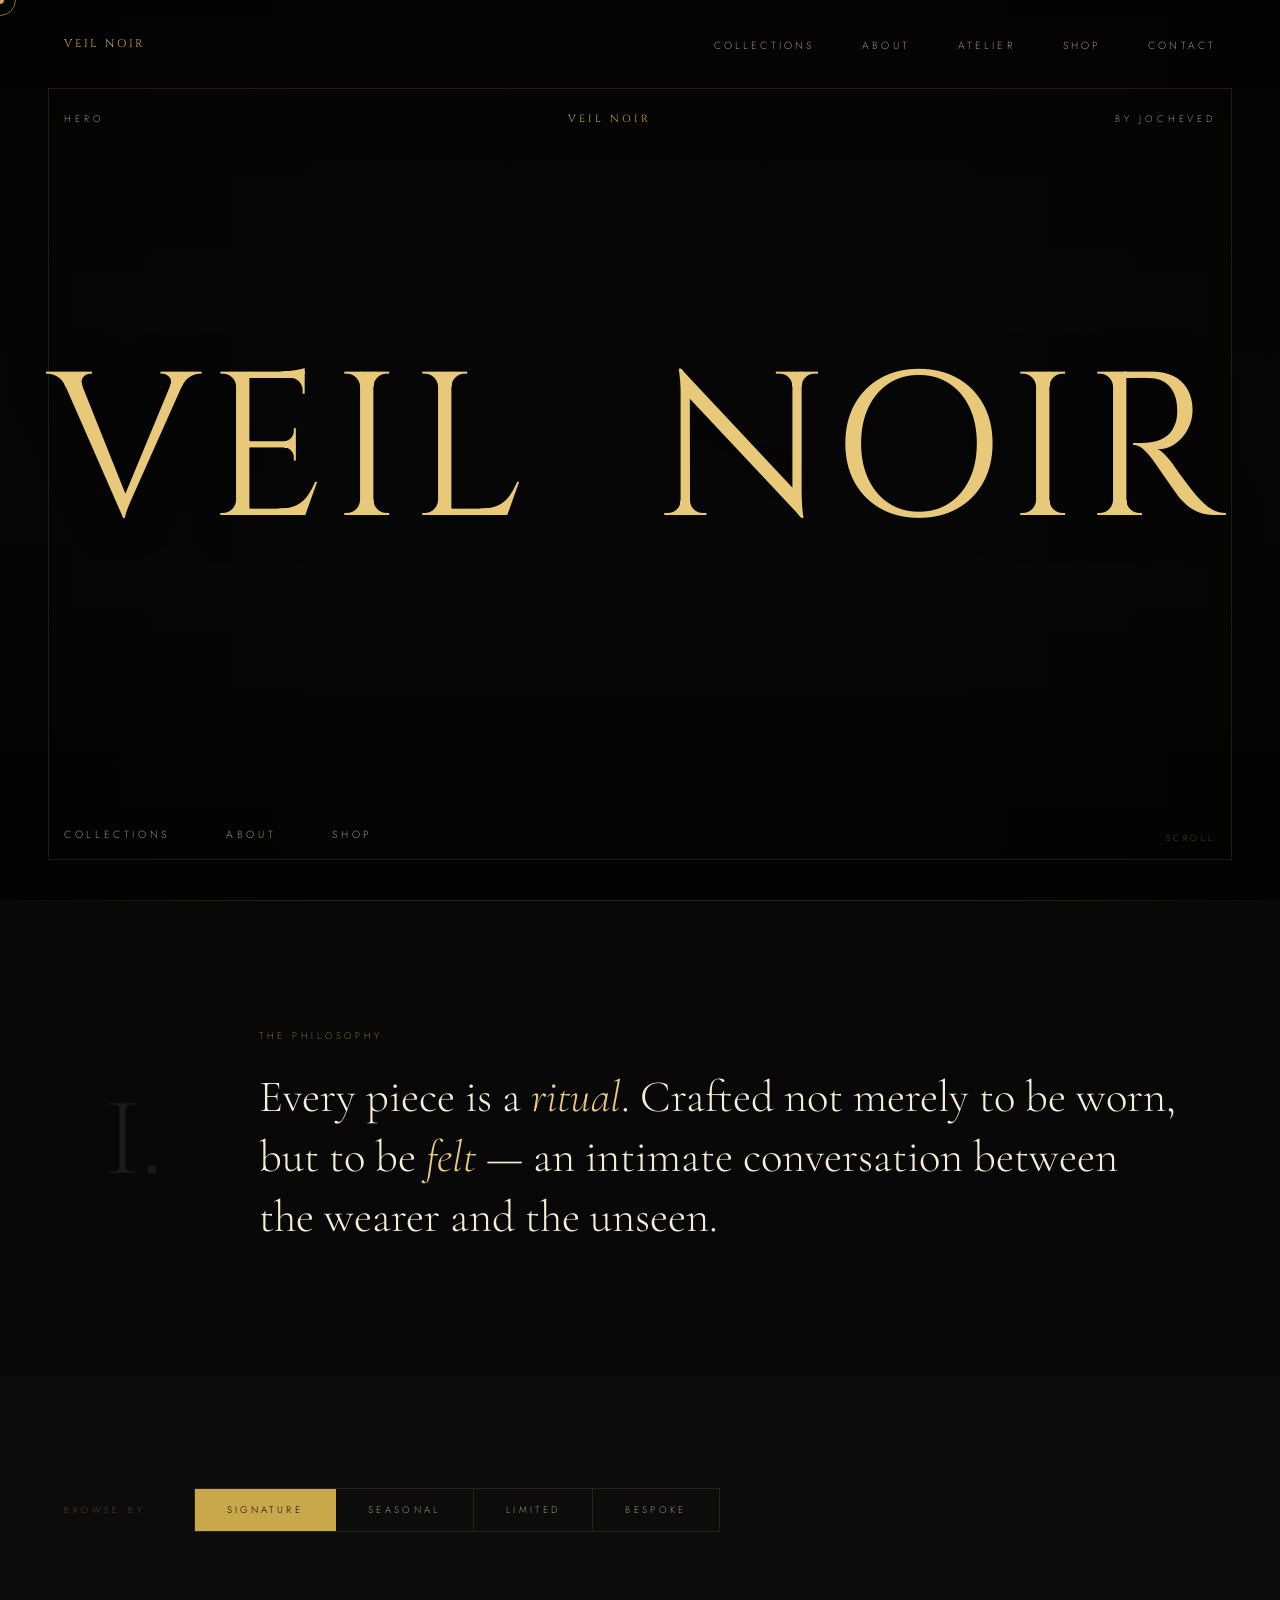
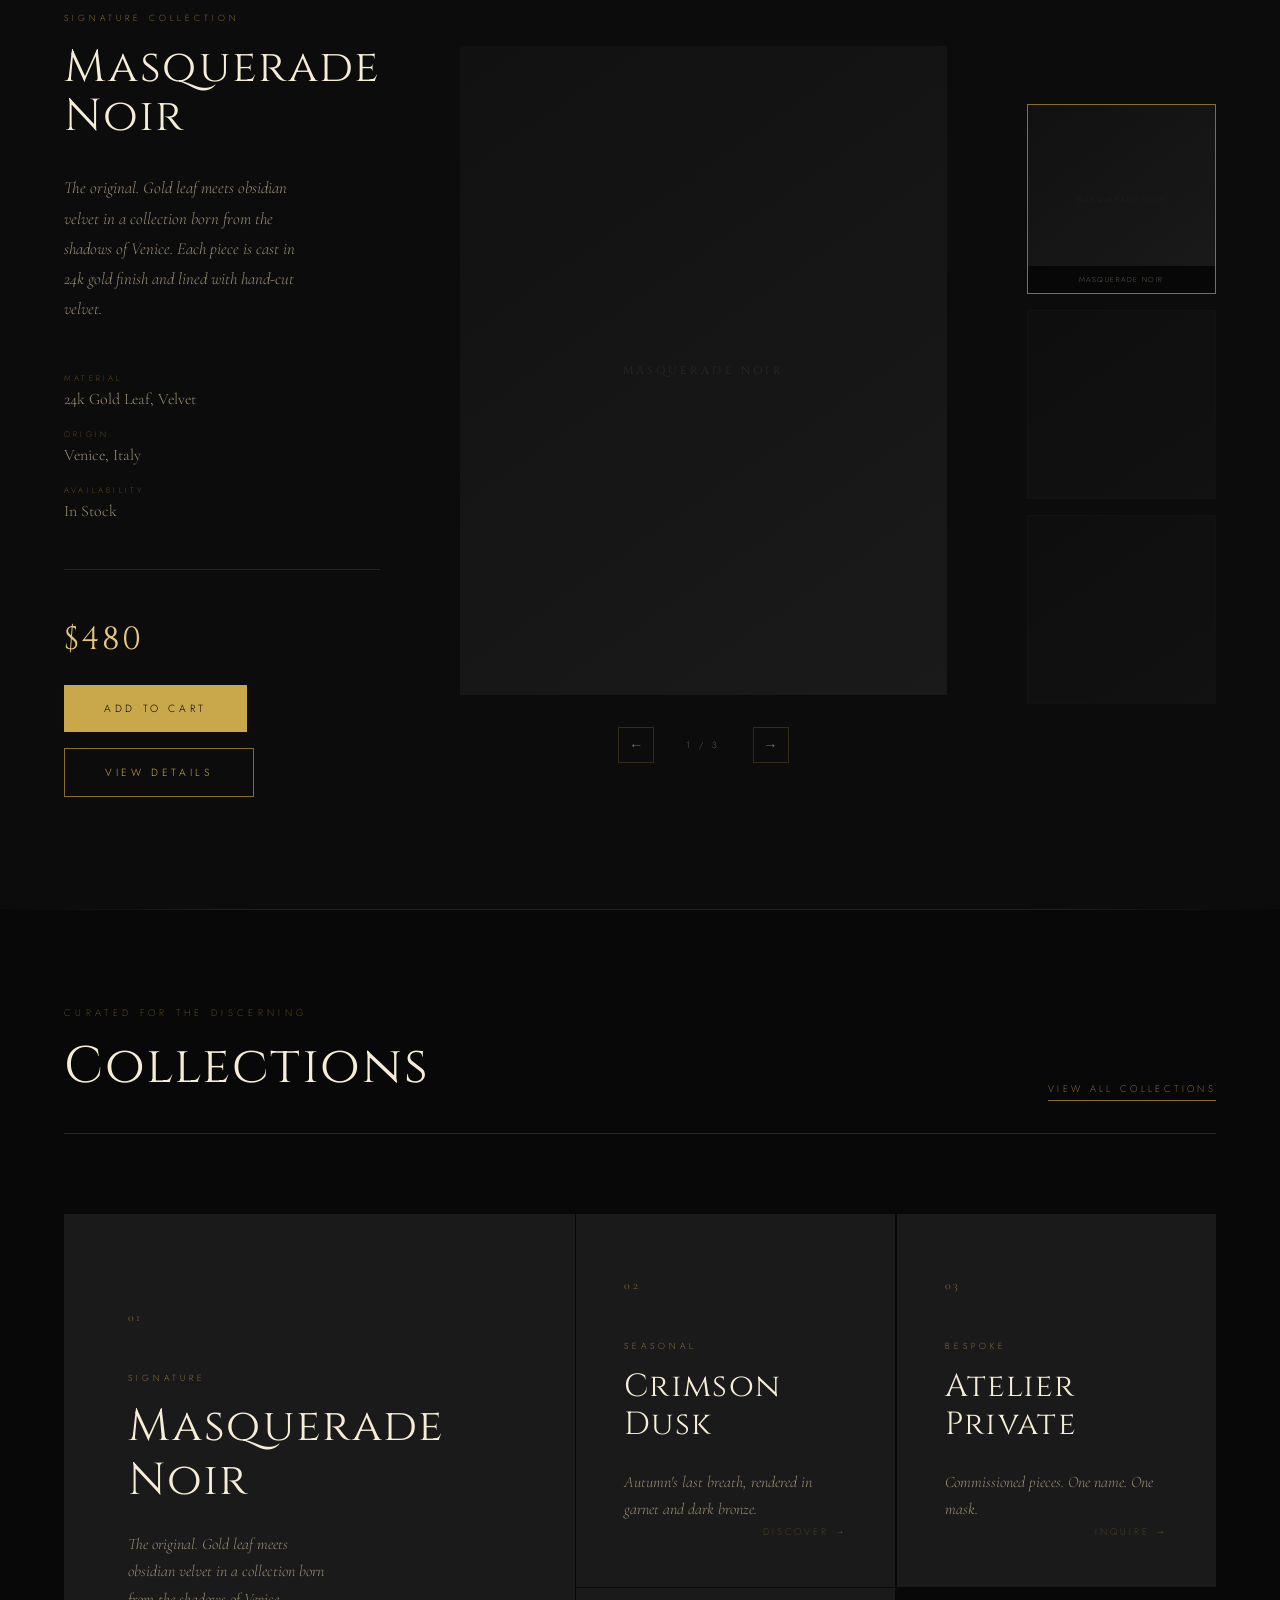
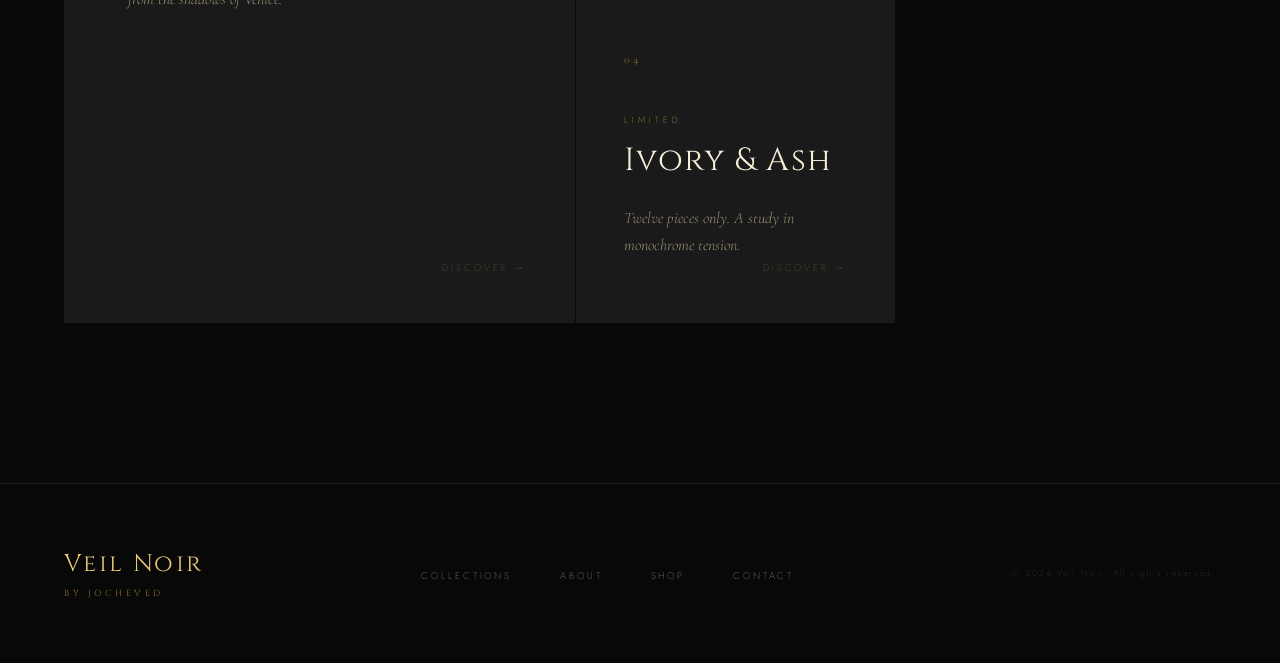
==== commit ce9ef243: "Update print statement from 'Hello' to 'Goodbye'" ====
--- a/index.html
+++ b/index.html
@@ -1,481 +1,842 @@
-<!doctype html>
+<!DOCTYPE html>
 <html lang="en">
-    <head>
-        <meta charset="UTF-8" />
-        <meta name="viewport" content="width=device-width, initial-scale=1.0" />
-        <title>Veil Noir — By Jocheved</title>
-        <link rel="stylesheet" href="css/style.css" />
-    </head>
-    <body>
-        <div class="cursor" id="cursor"></div>
-        <div class="cursor-ring" id="cursor-ring"></div>
-
-        <!-- NAV -->
-        <nav>
-            <a href="index.html" class="nav-brand">Veil Noir</a>
-            <ul class="nav-links">
-                <li><a href="pages/collections.html">Collections</a></li>
-                <li><a href="pages/about.html">About</a></li>
-                <li><a href="pages/atelier.html">Atelier</a></li>
-                <li><a href="pages/shop.html">Shop</a></li>
-                <li><a href="pages/contact.html">Contact</a></li>
-            </ul>
-        </nav>
-
-        <!-- HERO -->
-        <section class="hero">
-            <div class="hero-bg"></div>
-            <div class="hero-frame"></div>
-
-            <div class="hero-top">
-                <span class="hero-top-label">Hero</span>
-                <span class="hero-top-brand">Veil Noir</span>
-                <span class="hero-top-by">By Jocheved</span>
-            </div>
-
-            <div class="hero-title-row">
-                <span class="hero-word veil">VEIL</span>
-                <span class="hero-word noir">NOIR</span>
-            </div>
-
-            <div class="hero-bottom">
-                <ul class="hero-bottom-nav">
-                    <li><a href="pages/collections.html">Collections</a></li>
-                    <li><a href="pages/about.html">About</a></li>
-                    <li><a href="pages/shop.html">Shop</a></li>
-                </ul>
-                <div class="hero-bottom-cta">
-                    <div class="scroll-line"></div>
-                    <span>Scroll</span>
-                </div>
-            </div>
-        </section>
-
-        <div class="gold-rule"></div>
-
-        <!-- TAGLINE -->
-        <section class="tagline-section">
-            <div class="tagline-number">I.</div>
-            <div>
-                <p class="tagline-label">The Philosophy</p>
-                <p class="tagline-text">
-                    Every piece is a <em>ritual</em>. Crafted not merely to be
-                    worn, but to be <em>felt</em> — an intimate conversation
-                    between the wearer and the unseen.
-                </p>
-            </div>
-        </section>
-
-        <div class="gold-rule"></div>
-
-        <!-- COLLECTIONS -->
-        <section class="collections-section">
-            <div class="section-header">
-                <div>
-                    <p class="section-label">Curated for the discerning</p>
-                    <h2 class="section-title">Collections</h2>
-                </div>
-                <a href="pages/collections.html" class="section-link"
-                    >View all collections</a
-                >
-            </div>
-
-            <div class="collections-grid">
-                <div class="col-card">
-                    <p class="card-num">01</p>
-                    <p class="card-category">Signature</p>
-                    <h3 class="card-title">Masquerade Noir</h3>
-                    <p class="card-desc">
-                        The original. Gold leaf meets obsidian velvet in a
-                        collection born from the shadows of Venice.
-                    </p>
-                    <a href="pages/collections.html" class="card-arrow"
-                        >Discover →</a
-                    >
-                    <div class="card-line"></div>
-                </div>
-                <div class="col-card">
-                    <p class="card-num">02</p>
-                    <p class="card-category">Seasonal</p>
-                    <h3 class="card-title">Crimson Dusk</h3>
-                    <p class="card-desc">
-                        Autumn's last breath, rendered in garnet and dark
-                        bronze.
-                    </p>
-                    <a href="pages/collections.html" class="card-arrow"
-                        >Discover →</a
-                    >
-                    <div class="card-line"></div>
-                </div>
-                <div class="col-card">
-                    <p class="card-num">03</p>
-                    <p class="card-category">Bespoke</p>
-                    <h3 class="card-title">Atelier Private</h3>
-                    <p class="card-desc">
-                        Commissioned pieces. One name. One mask.
-                    </p>
-                    <a href="pages/atelier.html" class="card-arrow"
-                        >Inquire →</a
-                    >
-                    <div class="card-line"></div>
-                </div>
-                <div class="col-card">
-                    <p class="card-num">04</p>
-                    <p class="card-category">Limited</p>
-                    <h3 class="card-title">Ivory & Ash</h3>
-                    <p class="card-desc">
-                        Twelve pieces only. A study in monochrome tension.
-                    </p>
-                    <a href="pages/collections.html" class="card-arrow"
-                        >Discover →</a
-                    >
-                    <div class="card-line"></div>
-                </div>
-            </div>
-        </section>
-
-        <!-- FOOTER -->
-        <footer>
-            <div class="footer-brand">
-                Veil Noir
-                <small>By Jocheved</small>
-            </div>
-            <ul class="footer-links">
-                <li><a href="pages/collections.html">Collections</a></li>
-                <li><a href="pages/about.html">About</a></li>
-                <li><a href="pages/shop.html">Shop</a></li>
-                <li><a href="pages/contact.html">Contact</a></li>
-            </ul>
-            <p class="footer-copy">© 2024 Veil Noir. All rights reserved.</p>
-        </footer>
-
-        <script src="js/main.js"></script>
-    </body>
+<head>
+<meta charset="UTF-8">
+<meta name="viewport" content="width=device-width, initial-scale=1.0">
+<title>Veil Noir — By Jocheved</title>
+<link rel="stylesheet" href="css/style.css">
+</head>
+<body>
+
+<div class="cursor" id="cursor"></div>
+<div class="cursor-ring" id="cursor-ring"></div>
+
+<!-- NAV -->
+<nav>
+  <a href="index.html" class="nav-brand">Veil Noir</a>
+  <ul class="nav-links">
+    <li><a href="pages/collections.html">Collections</a></li>
+    <li><a href="pages/about.html">About</a></li>
+    <li><a href="pages/atelier.html">Atelier</a></li>
+    <li><a href="pages/shop.html">Shop</a></li>
+    <li><a href="pages/contact.html">Contact</a></li>
+  </ul>
+</nav>
+
+<!-- HERO -->
+<section class="hero">
+  <div class="hero-bg"></div>
+  <div class="hero-frame"></div>
+
+  <div class="hero-top">
+    <span class="hero-top-label">Hero</span>
+    <span class="hero-top-brand">Veil Noir</span>
+    <span class="hero-top-by">By Jocheved</span>
+  </div>
+
+  <div class="hero-title-row">
+    <span class="hero-word veil">VEIL</span>
+    <span class="hero-word noir">NOIR</span>
+  </div>
+
+  <div class="hero-bottom">
+    <ul class="hero-bottom-nav">
+      <li><a href="pages/collections.html">Collections</a></li>
+      <li><a href="pages/about.html">About</a></li>
+      <li><a href="pages/shop.html">Shop</a></li>
+    </ul>
+    <div class="hero-bottom-cta">
+      <div class="scroll-line"></div>
+      <span>Scroll</span>
+    </div>
+  </div>
+</section>
+
+<div class="gold-rule"></div>
+
+<!-- TAGLINE -->
+<section class="tagline-section">
+  <div class="tagline-number">I.</div>
+  <div>
+    <p class="tagline-label">The Philosophy</p>
+    <p class="tagline-text">Every piece is a <em>ritual</em>. Crafted not merely to be worn, but to be <em>felt</em> — an intimate conversation between the wearer and the unseen.</p>
+  </div>
+</section>
+
+<div class="gold-rule"></div>
+
+<!-- FEATURED PRODUCT / PROVADOR -->
+<section class="featured-section">
+
+  <!-- Selector de categorias / coleções -->
+  <div class="featured-selector">
+    <span class="featured-selector-label">Browse by</span>
+    <div class="selector-tabs">
+      <button class="sel-tab active" data-collection="signature">Signature</button>
+      <button class="sel-tab" data-collection="seasonal">Seasonal</button>
+      <button class="sel-tab" data-collection="limited">Limited</button>
+      <button class="sel-tab" data-collection="bespoke">Bespoke</button>
+    </div>
+  </div>
+
+  <!-- Produto em exibição -->
+  <div class="featured-stage">
+
+    <!-- Lado esquerdo: info do produto -->
+    <div class="featured-info">
+      <p class="featured-eyebrow" id="feat-collection">Signature Collection</p>
+      <h2 class="featured-name" id="feat-name">Masquerade Noir</h2>
+      <p class="featured-desc" id="feat-desc">The original. Gold leaf meets obsidian velvet in a collection born from the shadows of Venice. Each piece is cast in 24k gold finish and lined with hand-cut velvet.</p>
+
+      <div class="featured-meta">
+        <div class="featured-meta-item">
+          <span>Material</span>
+          <p id="feat-material">24k Gold Leaf, Velvet</p>
+        </div>
+        <div class="featured-meta-item">
+          <span>Origin</span>
+          <p id="feat-origin">Venice, Italy</p>
+        </div>
+        <div class="featured-meta-item">
+          <span>Availability</span>
+          <p id="feat-avail">In Stock</p>
+        </div>
+      </div>
+
+      <div class="featured-price-row">
+        <p class="featured-price" id="feat-price">$480</p>
+        <div class="featured-actions">
+          <a href="pages/shop.html" class="btn-primary">Add to Cart</a>
+          <a href="pages/collections.html" class="btn-ghost">View Details</a>
+        </div>
+      </div>
+    </div>
+
+    <!-- Centro: imagem grande do produto -->
+    <div class="featured-image-wrap">
+      <div class="featured-image" id="feat-image">
+        <div class="feat-img-placeholder">
+          <span id="feat-img-label">Masquerade Noir</span>
+        </div>
+      </div>
+      <!-- Navegação entre produtos da coleção -->
+      <div class="feat-nav">
+        <button class="feat-nav-btn" id="feat-prev">←</button>
+        <span class="feat-nav-count"><span id="feat-cur">1</span> / <span id="feat-total">3</span></span>
+        <button class="feat-nav-btn" id="feat-next">→</button>
+      </div>
+    </div>
+
+    <!-- Lado direito: miniaturas dos outros produtos -->
+    <div class="featured-thumbs" id="feat-thumbs">
+      <!-- preenchido via JS -->
+    </div>
+
+  </div>
+</section>
+
+<div class="gold-rule"></div>
+
+<!-- COLLECTIONS -->
+<section class="collections-section">
+  <div class="section-header">
+    <div>
+      <p class="section-label">Curated for the discerning</p>
+      <h2 class="section-title">Collections</h2>
+    </div>
+    <a href="pages/collections.html" class="section-link">View all collections</a>
+  </div>
+
+  <div class="collections-grid">
+    <div class="col-card">
+      <p class="card-num">01</p>
+      <p class="card-category">Signature</p>
+      <h3 class="card-title">Masquerade Noir</h3>
+      <p class="card-desc">The original. Gold leaf meets obsidian velvet in a collection born from the shadows of Venice.</p>
+      <a href="pages/collections.html" class="card-arrow">Discover →</a>
+      <div class="card-line"></div>
+    </div>
+    <div class="col-card">
+      <p class="card-num">02</p>
+      <p class="card-category">Seasonal</p>
+      <h3 class="card-title">Crimson Dusk</h3>
+      <p class="card-desc">Autumn's last breath, rendered in garnet and dark bronze.</p>
+      <a href="pages/collections.html" class="card-arrow">Discover →</a>
+      <div class="card-line"></div>
+    </div>
+    <div class="col-card">
+      <p class="card-num">03</p>
+      <p class="card-category">Bespoke</p>
+      <h3 class="card-title">Atelier Private</h3>
+      <p class="card-desc">Commissioned pieces. One name. One mask.</p>
+      <a href="pages/atelier.html" class="card-arrow">Inquire →</a>
+      <div class="card-line"></div>
+    </div>
+    <div class="col-card">
+      <p class="card-num">04</p>
+      <p class="card-category">Limited</p>
+      <h3 class="card-title">Ivory & Ash</h3>
+      <p class="card-desc">Twelve pieces only. A study in monochrome tension.</p>
+      <a href="pages/collections.html" class="card-arrow">Discover →</a>
+      <div class="card-line"></div>
+    </div>
+  </div>
+</section>
+
+<!-- FOOTER -->
+<footer>
+  <div class="footer-brand">
+    Veil Noir
+    <small>By Jocheved</small>
+  </div>
+  <ul class="footer-links">
+    <li><a href="pages/collections.html">Collections</a></li>
+    <li><a href="pages/about.html">About</a></li>
+    <li><a href="pages/shop.html">Shop</a></li>
+    <li><a href="pages/contact.html">Contact</a></li>
+  </ul>
+  <p class="footer-copy">© 2024 Veil Noir. All rights reserved.</p>
+</footer>
+
+<script src="js/main.js"></script>
+</body>
 </html>
 
 <style>
-    /* ── HOME-ONLY styles ── */
-    .hero {
-        position: relative;
-        width: 100%;
-        height: 100vh;
-        min-height: 600px;
-        overflow: hidden;
-        display: flex;
-        flex-direction: column;
-        justify-content: space-between;
+  /* ── HOME-ONLY styles ── */
+  .hero {
+    position: relative;
+    width: 100%;
+    height: 100vh;
+    min-height: 600px;
+    overflow: hidden;
+    display: flex;
+    flex-direction: column;
+    justify-content: space-between;
+  }
+  .hero-bg {
+    position: absolute;
+    inset: 0;
+    background-image: url('assets/images/fundositeindex.png');
+    background-size: cover;
+    background-position: center 30%;
+    background-repeat: no-repeat;
+    z-index: 0;
+  }
+  .hero-bg::after {
+    content: '';
+    position: absolute;
+    inset: 0;
+    background:
+      linear-gradient(to bottom, rgba(0,0,0,0.55) 0%, rgba(0,0,0,0.15) 40%, rgba(0,0,0,0.15) 60%, rgba(0,0,0,0.65) 100%),
+      linear-gradient(to right, rgba(0,0,0,0.3) 0%, transparent 30%, transparent 70%, rgba(0,0,0,0.3) 100%);
+  }
+  .hero-frame {
+    position: absolute;
+    top: 5.5rem; left: 3rem; right: 3rem; bottom: 2.5rem;
+    border: 0.5px solid rgba(201,168,76,0.14);
+    pointer-events: none;
+    z-index: 1;
+  }
+  .hero-top {
+    position: relative;
+    z-index: 2;
+    display: flex;
+    align-items: flex-start;
+    justify-content: space-between;
+    padding: 7rem 4rem 0;
+    opacity: 0;
+    animation: fadeIn 1s 0.4s forwards ease;
+  }
+  .hero-top-label, .hero-top-by {
+    font-size: 0.6rem;
+    font-weight: 300;
+    letter-spacing: 0.4em;
+    text-transform: uppercase;
+    color: var(--cream-dim);
+  }
+  .hero-top-brand {
+    font-family: 'Cinzel', serif;
+    font-size: 0.65rem;
+    letter-spacing: 0.3em;
+    text-transform: uppercase;
+    color: var(--gold);
+  }
+  .hero-title-row {
+    position: relative;
+    z-index: 2;
+    display: flex;
+    align-items: flex-end;
+    justify-content: space-between;
+    padding: 0 3rem;
+    width: 100%;
+  }
+  .hero-word {
+    font-family: 'Cinzel', serif;
+    font-size: clamp(6rem, 16vw, 14rem);
+    font-weight: 400;
+    line-height: 1;
+    letter-spacing: 0.04em;
+    text-transform: uppercase;
+    color: var(--gold-light);
+    text-shadow: 0 4px 40px rgba(0,0,0,0.6);
+    opacity: 0;
+    animation: fadeUp 1.2s 0.6s forwards ease;
+    user-select: none;
+  }
+  .hero-word.noir { animation-delay: 0.8s; }
+  .hero-bottom {
+    position: relative;
+    z-index: 2;
+    display: flex;
+    align-items: flex-end;
+    justify-content: space-between;
+    padding: 0 4rem 3.5rem;
+    opacity: 0;
+    animation: fadeUp 1s 1.2s forwards ease;
+  }
+  .hero-bottom-nav {
+    display: flex;
+    gap: 3.5rem;
+    list-style: none;
+  }
+  .hero-bottom-nav a {
+    font-size: 0.65rem;
+    font-weight: 300;
+    letter-spacing: 0.35em;
+    text-transform: uppercase;
+    color: var(--cream-dim);
+    text-decoration: none;
+    transition: color 0.4s ease;
+    position: relative;
+  }
+  .hero-bottom-nav a::after {
+    content: '';
+    position: absolute;
+    bottom: -4px; left: 0; right: 0;
+    height: 0.5px;
+    background: var(--gold);
+    transform: scaleX(0);
+    transform-origin: left;
+    transition: transform 0.4s ease;
+  }
+  .hero-bottom-nav a:hover { color: var(--gold-light); }
+  .hero-bottom-nav a:hover::after { transform: scaleX(1); }
+  .hero-bottom-cta {
+    display: flex;
+    flex-direction: column;
+    align-items: center;
+    gap: 0.75rem;
+  }
+  .hero-bottom-cta span {
+    font-size: 0.55rem;
+    letter-spacing: 0.4em;
+    text-transform: uppercase;
+    color: var(--gold-dim);
+  }
+  .scroll-line {
+    width: 0.5px;
+    height: 40px;
+    background: linear-gradient(to bottom, var(--gold-dim), transparent);
+    animation: scrollPulse 2s infinite ease;
+  }
+  .tagline-section {
+    padding: 8rem 4rem;
+    display: flex;
+    align-items: center;
+    gap: 6rem;
+    max-width: 1200px;
+    margin: 0 auto;
+  }
+  .tagline-number {
+    font-family: 'Cormorant Garamond', serif;
+    font-size: 7rem;
+    font-weight: 300;
+    color: var(--charcoal);
+    line-height: 1;
+    flex-shrink: 0;
+  }
+  .tagline-label {
+    font-size: 0.6rem;
+    letter-spacing: 0.4em;
+    text-transform: uppercase;
+    color: var(--gold);
+    margin-bottom: 1.5rem;
+  }
+  .tagline-text {
+    font-family: 'Cormorant Garamond', serif;
+    font-size: clamp(1.8rem, 3.5vw, 2.8rem);
+    font-weight: 300;
+    line-height: 1.35;
+    color: var(--cream);
+  }
+  .tagline-text em { color: var(--gold-light); font-style: italic; }
+  .collections-section {
+    padding: 6rem 4rem 10rem;
+    max-width: 1300px;
+    margin: 0 auto;
+  }
+  .section-header {
+    display: flex;
+    align-items: flex-end;
+    justify-content: space-between;
+    margin-bottom: 5rem;
+    padding-bottom: 2rem;
+    border-bottom: 0.5px solid rgba(201,168,76,0.2);
+  }
+  .section-label {
+    font-size: 0.6rem;
+    letter-spacing: 0.45em;
+    text-transform: uppercase;
+    color: var(--gold-dim);
+    margin-bottom: 0.75rem;
+  }
+  .section-title {
+    font-family: 'Cinzel', serif;
+    font-size: clamp(2rem, 4vw, 3.5rem);
+    font-weight: 400;
+    color: var(--cream);
+    letter-spacing: 0.04em;
+  }
+  .section-link {
+    font-size: 0.6rem;
+    letter-spacing: 0.35em;
+    text-transform: uppercase;
+    color: var(--gold);
+    text-decoration: none;
+    border-bottom: 0.5px solid var(--gold-dim);
+    padding-bottom: 4px;
+    transition: color 0.3s ease, border-color 0.3s ease;
+  }
+  .section-link:hover { color: var(--gold-light); }
+  .collections-grid {
+    display: grid;
+    grid-template-columns: 1.6fr 1fr 1fr;
+    grid-template-rows: auto auto;
+    gap: 1.5px;
+  }
+  .col-card {
+    background: var(--charcoal);
+    padding: 4rem 3rem;
+    position: relative;
+    overflow: hidden;
+    cursor: none;
+    transition: background 0.5s ease;
+  }
+  .col-card:first-child { grid-row: span 2; padding: 6rem 4rem; }
+  .col-card:hover { background: #1E1E1E; }
+  .col-card:hover .card-arrow { transform: translate(4px,-4px); opacity: 1; }
+  .card-num {
+    font-family: 'Cormorant Garamond', serif;
+    font-size: 0.75rem;
+    font-weight: 300;
+    color: var(--gold-dim);
+    letter-spacing: 0.2em;
+    margin-bottom: 3rem;
+  }
+  .card-category {
+    font-size: 0.55rem;
+    letter-spacing: 0.45em;
+    text-transform: uppercase;
+    color: var(--gold);
+    margin-bottom: 1rem;
+  }
+  .card-title {
+    font-family: 'Cinzel', serif;
+    font-size: clamp(1.5rem, 2.5vw, 2.2rem);
+    font-weight: 400;
+    color: var(--cream);
+    letter-spacing: 0.04em;
+    line-height: 1.2;
+    margin-bottom: 1.5rem;
+  }
+  .col-card:first-child .card-title { font-size: clamp(2rem, 3.5vw, 3rem); }
+  .card-desc {
+    font-family: 'Cormorant Garamond', serif;
+    font-size: 1rem;
+    font-style: italic;
+    font-weight: 300;
+    color: var(--cream-dim);
+    line-height: 1.7;
+    max-width: 30ch;
+  }
+  .card-arrow {
+    position: absolute;
+    bottom: 3rem; right: 3rem;
+    font-size: 0.6rem;
+    letter-spacing: 0.3em;
+    text-transform: uppercase;
+    color: var(--gold);
+    text-decoration: none;
+    opacity: 0.4;
+    transition: transform 0.4s ease, opacity 0.4s ease;
+  }
+  .card-line {
+    position: absolute;
+    bottom: 0; left: 0;
+    height: 1.5px; width: 0;
+    background: var(--gold);
+    transition: width 0.6s ease;
+  }
+  .col-card:hover .card-line { width: 100%; }
+
+  /* ══════════════════════════════
+     FEATURED / PROVADOR
+  ══════════════════════════════ */
+  .featured-section {
+    padding: 7rem 4rem;
+    background: #0C0C0C;
+  }
+
+  /* Selector tabs */
+  .featured-selector {
+    display: flex;
+    align-items: center;
+    gap: 3rem;
+    margin-bottom: 5rem;
+  }
+  .featured-selector-label {
+    font-size: 0.55rem;
+    letter-spacing: 0.45em;
+    text-transform: uppercase;
+    color: var(--gold-dim);
+    flex-shrink: 0;
+  }
+  .selector-tabs {
+    display: flex;
+    gap: 0;
+    border: 0.5px solid rgba(201,168,76,0.15);
+  }
+  .sel-tab {
+    font-family: 'Jost', sans-serif;
+    font-size: 0.6rem;
+    font-weight: 300;
+    letter-spacing: 0.35em;
+    text-transform: uppercase;
+    color: var(--cream-dim);
+    background: transparent;
+    border: none;
+    border-right: 0.5px solid rgba(201,168,76,0.15);
+    padding: 0.85rem 2rem;
+    cursor: none;
+    transition: background 0.3s ease, color 0.3s ease;
+  }
+  .sel-tab:last-child { border-right: none; }
+  .sel-tab:hover { color: var(--gold); }
+  .sel-tab.active {
+    background: var(--gold);
+    color: var(--black);
+  }
+
+  /* Stage: 3 colunas — info | imagem | thumbs */
+  .featured-stage {
+    display: grid;
+    grid-template-columns: 1fr 1.8fr 0.7fr;
+    gap: 5rem;
+    align-items: center;
+  }
+
+  /* Info lado esquerdo */
+  .featured-info { display: flex; flex-direction: column; gap: 0; }
+  .featured-eyebrow {
+    font-size: 0.55rem;
+    letter-spacing: 0.45em;
+    text-transform: uppercase;
+    color: var(--gold);
+    margin-bottom: 1.2rem;
+    transition: opacity 0.4s ease;
+  }
+  .featured-name {
+    font-family: 'Cinzel', serif;
+    font-size: clamp(2rem, 3.5vw, 3rem);
+    font-weight: 400;
+    color: var(--cream);
+    letter-spacing: 0.04em;
+    line-height: 1.1;
+    margin-bottom: 2rem;
+    transition: opacity 0.4s ease;
+  }
+  .featured-desc {
+    font-family: 'Cormorant Garamond', serif;
+    font-size: 1.05rem;
+    font-style: italic;
+    font-weight: 300;
+    color: var(--cream-dim);
+    line-height: 1.8;
+    margin-bottom: 3rem;
+    max-width: 36ch;
+    transition: opacity 0.4s ease;
+  }
+  .featured-meta {
+    display: flex;
+    flex-direction: column;
+    gap: 1.2rem;
+    margin-bottom: 3rem;
+    padding-bottom: 3rem;
+    border-bottom: 0.5px solid rgba(201,168,76,0.15);
+  }
+  .featured-meta-item span {
+    display: block;
+    font-size: 0.5rem;
+    letter-spacing: 0.4em;
+    text-transform: uppercase;
+    color: var(--gold-dim);
+    margin-bottom: 0.3rem;
+  }
+  .featured-meta-item p {
+    font-family: 'Cormorant Garamond', serif;
+    font-size: 1rem;
+    font-weight: 300;
+    color: var(--cream-dim);
+    margin: 0;
+  }
+  .featured-price-row {
+    display: flex;
+    flex-direction: column;
+    gap: 1.5rem;
+  }
+  .featured-price {
+    font-family: 'Cinzel', serif;
+    font-size: 2rem;
+    font-weight: 400;
+    color: var(--gold-light);
+    letter-spacing: 0.06em;
+  }
+  .featured-actions { display: flex; gap: 1rem; flex-wrap: wrap; }
+
+  /* Centro: imagem grande */
+  .featured-image-wrap {
+    display: flex;
+    flex-direction: column;
+    align-items: center;
+    gap: 2rem;
+  }
+  .featured-image {
+    width: 100%;
+    aspect-ratio: 3/4;
+    background: var(--charcoal);
+    position: relative;
+    overflow: hidden;
+    transition: opacity 0.5s ease;
+  }
+  .feat-img-placeholder {
+    width: 100%;
+    height: 100%;
+    display: flex;
+    align-items: center;
+    justify-content: center;
+    background: linear-gradient(145deg, #111 0%, #1a1a1a 100%);
+  }
+  .feat-img-placeholder span {
+    font-family: 'Cinzel', serif;
+    font-size: 0.7rem;
+    letter-spacing: 0.3em;
+    text-transform: uppercase;
+    color: #2A2A2A;
+  }
+  /* Linha dourada animada na base da imagem */
+  .featured-image::after {
+    content: '';
+    position: absolute;
+    bottom: 0; left: 0;
+    height: 2px;
+    width: 100%;
+    background: linear-gradient(90deg, transparent, var(--gold), transparent);
+    transform: scaleX(0);
+    transform-origin: left;
+    transition: transform 0.6s ease;
+  }
+  .featured-image:hover::after { transform: scaleX(1); }
+
+  /* Navegação prev/next */
+  .feat-nav {
+    display: flex;
+    align-items: center;
+    gap: 2rem;
+  }
+  .feat-nav-btn {
+    font-size: 0.9rem;
+    color: var(--gold-dim);
+    background: none;
+    border: 0.5px solid rgba(201,168,76,0.2);
+    width: 36px; height: 36px;
+    display: flex; align-items: center; justify-content: center;
+    cursor: none;
+    transition: color 0.3s ease, border-color 0.3s ease;
+  }
+  .feat-nav-btn:hover { color: var(--gold); border-color: var(--gold); }
+  .feat-nav-count {
+    font-size: 0.55rem;
+    letter-spacing: 0.35em;
+    color: var(--cream-dim);
+  }
+
+  /* Thumbs lado direito */
+  .featured-thumbs {
+    display: flex;
+    flex-direction: column;
+    gap: 1rem;
+  }
+  .feat-thumb {
+    width: 100%;
+    aspect-ratio: 1/1;
+    background: var(--charcoal);
+    cursor: none;
+    position: relative;
+    overflow: hidden;
+    transition: opacity 0.3s ease;
+    opacity: 0.45;
+    border: 0.5px solid transparent;
+  }
+  .feat-thumb.active {
+    opacity: 1;
+    border-color: var(--gold-dim);
+  }
+  .feat-thumb:hover { opacity: 0.85; }
+  .feat-thumb-inner {
+    width: 100%; height: 100%;
+    display: flex; align-items: center; justify-content: center;
+    background: linear-gradient(145deg, #111, #1a1a1a);
+  }
+  .feat-thumb-inner span {
+    font-size: 0.45rem;
+    letter-spacing: 0.25em;
+    text-transform: uppercase;
+    color: #2A2A2A;
+    text-align: center;
+    padding: 0 0.5rem;
+  }
+  .feat-thumb-label {
+    position: absolute;
+    bottom: 0; left: 0; right: 0;
+    padding: 0.5rem;
+    background: rgba(0,0,0,0.7);
+    font-size: 0.45rem;
+    letter-spacing: 0.2em;
+    text-transform: uppercase;
+    color: var(--cream-dim);
+    text-align: center;
+    opacity: 0;
+    transition: opacity 0.3s ease;
+  }
+  .feat-thumb:hover .feat-thumb-label,
+  .feat-thumb.active .feat-thumb-label { opacity: 1; }
+
+  /* Fade transition */
+  .feat-fade-out { opacity: 0 !important; }
+</style>
+
+<script>
+/* ── FEATURED PROVADOR ── */
+const catalog = {
+  signature: [
+    { name: 'Masquerade Noir',  desc: 'The original. Gold leaf meets obsidian velvet in a collection born from the shadows of Venice. Each piece is cast in 24k gold finish and lined with hand-cut velvet.', price: '$480', material: '24k Gold Leaf, Velvet', origin: 'Venice, Italy',  avail: 'In Stock'   },
+    { name: 'Velvet Veil',      desc: 'Pure black velvet sculpted into form. A study in restraint — no embellishment, only presence. The mask that speaks by saying nothing.', price: '$390', material: 'Black Velvet, Resin', origin: 'Paris, France', avail: 'In Stock'   },
+    { name: 'Golden Silence',   desc: 'Polished to a mirror finish. Worn by those who wish to be seen completely, yet remain entirely unknown.', price: '$530', material: 'Polished Gold Alloy', origin: 'Milan, Italy',  avail: 'Last 2 units' },
+  ],
+  seasonal: [
+    { name: 'Crimson Dusk',     desc: "Autumn's last breath, rendered in garnet and dark bronze. A seasonal piece crafted only when the leaves turn — and never restocked.", price: '$320', material: 'Garnet Resin, Bronze Leaf', origin: 'Lisbon, Portugal', avail: 'Seasonal'   },
+    { name: 'Midnight Bloom',   desc: 'Inspired by night-flowering jasmine. Dark violet base with hand-painted ivory accents that bloom across the surface.', price: '$410', material: 'Violet Resin, Ivory Paint', origin: 'Seville, Spain',  avail: 'In Stock'   },
+  ],
+  limited: [
+    { name: 'Ivory & Ash',      desc: 'Twelve pieces only. A study in monochrome tension — raw ivory meets charred ash in a finish that cannot be replicated twice.', price: '$560', material: 'Raw Ivory Resin, Ash Powder', origin: 'Venice, Italy',  avail: 'Only 4 left' },
+    { name: 'Obsidian I',       desc: 'The first and only piece in the Obsidian series. Carved from a single cast. It will not be made again.', price: '$1,200', material: 'Obsidian Resin, 24k Trim', origin: 'Florence, Italy', avail: 'Last 1 unit' },
+  ],
+  bespoke: [
+    { name: 'Atelier Private',  desc: 'Commissioned pieces. One name. One mask. The process begins with a conversation — your story becomes the blueprint for something that has never existed before.', price: 'On request', material: 'Selected per commission', origin: 'Atelier Jocheved', avail: 'By appointment' },
+  ],
+};
+
+let currentCollection = 'signature';
+let currentIndex = 0;
+
+const elCollection = document.getElementById('feat-collection');
+const elName       = document.getElementById('feat-name');
+const elDesc       = document.getElementById('feat-desc');
+const elPrice      = document.getElementById('feat-price');
+const elMaterial   = document.getElementById('feat-material');
+const elOrigin     = document.getElementById('feat-origin');
+const elAvail      = document.getElementById('feat-avail');
+const elImgLabel   = document.getElementById('feat-img-label');
+const elImage      = document.getElementById('feat-image');
+const elCur        = document.getElementById('feat-cur');
+const elTotal      = document.getElementById('feat-total');
+const elThumbs     = document.getElementById('feat-thumbs');
+
+function buildThumbs() {
+  const items = catalog[currentCollection];
+  elThumbs.innerHTML = items.map((p, i) => `
+    <div class="feat-thumb ${i === currentIndex ? 'active' : ''}" data-index="${i}">
+      <div class="feat-thumb-inner"><span>${p.name}</span></div>
+      <div class="feat-thumb-label">${p.name}</div>
+    </div>
+  `).join('');
+
+  elThumbs.querySelectorAll('.feat-thumb').forEach(t => {
+    t.addEventListener('click', () => {
+      currentIndex = parseInt(t.dataset.index);
+      updateDisplay(false);
+    });
+  });
+}
+
+function updateDisplay(changeCollection) {
+  const items = catalog[currentCollection];
+  const product = items[currentIndex];
+  const label = currentCollection.charAt(0).toUpperCase() + currentCollection.slice(1);
+
+  // Fade out
+  elImage.classList.add('feat-fade-out');
+  [elCollection, elName, elDesc, elPrice].forEach(el => el.style.opacity = '0');
+
+  setTimeout(() => {
+    elCollection.textContent = label + ' Collection';
+    elName.textContent       = product.name;
+    elDesc.textContent       = product.desc;
+    elPrice.textContent      = product.price;
+    elMaterial.textContent   = product.material;
+    elOrigin.textContent     = product.origin;
+    elAvail.textContent      = product.avail;
+    elImgLabel.textContent   = product.name;
+    elCur.textContent        = currentIndex + 1;
+    elTotal.textContent      = items.length;
+
+    if (changeCollection) buildThumbs();
+    else {
+      elThumbs.querySelectorAll('.feat-thumb').forEach((t, i) => {
+        t.classList.toggle('active', i === currentIndex);
+      });
     }
-    .hero-bg {
-        position: absolute;
-        inset: 0;
-        background-image: url("fundositeindex.png");
-        background-size: cover;
-        background-position: center 30%;
-        background-repeat: no-repeat;
-        z-index: 0;
-    }
-    .hero-bg::after {
-        content: "";
-        position: absolute;
-        inset: 0;
-        background:
-            linear-gradient(
-                to bottom,
-                rgba(0, 0, 0, 0.55) 0%,
-                rgba(0, 0, 0, 0.15) 40%,
-                rgba(0, 0, 0, 0.15) 60%,
-                rgba(0, 0, 0, 0.65) 100%
-            ),
-            linear-gradient(
-                to right,
-                rgba(0, 0, 0, 0.3) 0%,
-                transparent 30%,
-                transparent 70%,
-                rgba(0, 0, 0, 0.3) 100%
-            );
-    }
-    .hero-frame {
-        position: absolute;
-        top: 5.5rem;
-        left: 3rem;
-        right: 3rem;
-        bottom: 2.5rem;
-        border: 0.5px solid rgba(201, 168, 76, 0.14);
-        pointer-events: none;
-        z-index: 1;
-    }
-    .hero-top {
-        position: relative;
-        z-index: 2;
-        display: flex;
-        align-items: flex-start;
-        justify-content: space-between;
-        padding: 7rem 4rem 0;
-        opacity: 0;
-        animation: fadeIn 1s 0.4s forwards ease;
-    }
-    .hero-top-label,
-    .hero-top-by {
-        font-size: 0.6rem;
-        font-weight: 300;
-        letter-spacing: 0.4em;
-        text-transform: uppercase;
-        color: var(--cream-dim);
-    }
-    .hero-top-brand {
-        font-family: "Cinzel", serif;
-        font-size: 0.65rem;
-        letter-spacing: 0.3em;
-        text-transform: uppercase;
-        color: var(--gold);
-    }
-    .hero-title-row {
-        position: relative;
-        z-index: 2;
-        display: flex;
-        align-items: flex-end;
-        justify-content: space-between;
-        padding: 0 3rem;
-        width: 100%;
-    }
-    .hero-word {
-        font-family: "Cinzel", serif;
-        font-size: clamp(6rem, 16vw, 14rem);
-        font-weight: 400;
-        line-height: 1;
-        letter-spacing: 0.04em;
-        text-transform: uppercase;
-        color: var(--gold-light);
-        text-shadow: 0 4px 40px rgba(0, 0, 0, 0.6);
-        opacity: 0;
-        animation: fadeUp 1.2s 0.6s forwards ease;
-        user-select: none;
-    }
-    .hero-word.noir {
-        animation-delay: 0.8s;
-    }
-    .hero-bottom {
-        position: relative;
-        z-index: 2;
-        display: flex;
-        align-items: flex-end;
-        justify-content: space-between;
-        padding: 0 4rem 3.5rem;
-        opacity: 0;
-        animation: fadeUp 1s 1.2s forwards ease;
-    }
-    .hero-bottom-nav {
-        display: flex;
-        gap: 3.5rem;
-        list-style: none;
-    }
-    .hero-bottom-nav a {
-        font-size: 0.65rem;
-        font-weight: 300;
-        letter-spacing: 0.35em;
-        text-transform: uppercase;
-        color: var(--cream-dim);
-        text-decoration: none;
-        transition: color 0.4s ease;
-        position: relative;
-    }
-    .hero-bottom-nav a::after {
-        content: "";
-        position: absolute;
-        bottom: -4px;
-        left: 0;
-        right: 0;
-        height: 0.5px;
-        background: var(--gold);
-        transform: scaleX(0);
-        transform-origin: left;
-        transition: transform 0.4s ease;
-    }
-    .hero-bottom-nav a:hover {
-        color: var(--gold-light);
-    }
-    .hero-bottom-nav a:hover::after {
-        transform: scaleX(1);
-    }
-    .hero-bottom-cta {
-        display: flex;
-        flex-direction: column;
-        align-items: center;
-        gap: 0.75rem;
-    }
-    .hero-bottom-cta span {
-        font-size: 0.55rem;
-        letter-spacing: 0.4em;
-        text-transform: uppercase;
-        color: var(--gold-dim);
-    }
-    .scroll-line {
-        width: 0.5px;
-        height: 40px;
-        background: linear-gradient(to bottom, var(--gold-dim), transparent);
-        animation: scrollPulse 2s infinite ease;
-    }
-    .tagline-section {
-        padding: 8rem 4rem;
-        display: flex;
-        align-items: center;
-        gap: 6rem;
-        max-width: 1200px;
-        margin: 0 auto;
-    }
-    .tagline-number {
-        font-family: "Cormorant Garamond", serif;
-        font-size: 7rem;
-        font-weight: 300;
-        color: var(--charcoal);
-        line-height: 1;
-        flex-shrink: 0;
-    }
-    .tagline-label {
-        font-size: 0.6rem;
-        letter-spacing: 0.4em;
-        text-transform: uppercase;
-        color: var(--gold);
-        margin-bottom: 1.5rem;
-    }
-    .tagline-text {
-        font-family: "Cormorant Garamond", serif;
-        font-size: clamp(1.8rem, 3.5vw, 2.8rem);
-        font-weight: 300;
-        line-height: 1.35;
-        color: var(--cream);
-    }
-    .tagline-text em {
-        color: var(--gold-light);
-        font-style: italic;
-    }
-    .collections-section {
-        padding: 6rem 4rem 10rem;
-        max-width: 1300px;
-        margin: 0 auto;
-    }
-    .section-header {
-        display: flex;
-        align-items: flex-end;
-        justify-content: space-between;
-        margin-bottom: 5rem;
-        padding-bottom: 2rem;
-        border-bottom: 0.5px solid rgba(201, 168, 76, 0.2);
-    }
-    .section-label {
-        font-size: 0.6rem;
-        letter-spacing: 0.45em;
-        text-transform: uppercase;
-        color: var(--gold-dim);
-        margin-bottom: 0.75rem;
-    }
-    .section-title {
-        font-family: "Cinzel", serif;
-        font-size: clamp(2rem, 4vw, 3.5rem);
-        font-weight: 400;
-        color: var(--cream);
-        letter-spacing: 0.04em;
-    }
-    .section-link {
-        font-size: 0.6rem;
-        letter-spacing: 0.35em;
-        text-transform: uppercase;
-        color: var(--gold);
-        text-decoration: none;
-        border-bottom: 0.5px solid var(--gold-dim);
-        padding-bottom: 4px;
-        transition:
-            color 0.3s ease,
-            border-color 0.3s ease;
-    }
-    .section-link:hover {
-        color: var(--gold-light);
-    }
-    .collections-grid {
-        display: grid;
-        grid-template-columns: 1.6fr 1fr 1fr;
-        grid-template-rows: auto auto;
-        gap: 1.5px;
-    }
-    .col-card {
-        background: var(--charcoal);
-        padding: 4rem 3rem;
-        position: relative;
-        overflow: hidden;
-        cursor: none;
-        transition: background 0.5s ease;
-    }
-    .col-card:first-child {
-        grid-row: span 2;
-        padding: 6rem 4rem;
-    }
-    .col-card:hover {
-        background: #1e1e1e;
-    }
-    .col-card:hover .card-arrow {
-        transform: translate(4px, -4px);
-        opacity: 1;
-    }
-    .card-num {
-        font-family: "Cormorant Garamond", serif;
-        font-size: 0.75rem;
-        font-weight: 300;
-        color: var(--gold-dim);
-        letter-spacing: 0.2em;
-        margin-bottom: 3rem;
-    }
-    .card-category {
-        font-size: 0.55rem;
-        letter-spacing: 0.45em;
-        text-transform: uppercase;
-        color: var(--gold);
-        margin-bottom: 1rem;
-    }
-    .card-title {
-        font-family: "Cinzel", serif;
-        font-size: clamp(1.5rem, 2.5vw, 2.2rem);
-        font-weight: 400;
-        color: var(--cream);
-        letter-spacing: 0.04em;
-        line-height: 1.2;
-        margin-bottom: 1.5rem;
-    }
-    .col-card:first-child .card-title {
-        font-size: clamp(2rem, 3.5vw, 3rem);
-    }
-    .card-desc {
-        font-family: "Cormorant Garamond", serif;
-        font-size: 1rem;
-        font-style: italic;
-        font-weight: 300;
-        color: var(--cream-dim);
-        line-height: 1.7;
-        max-width: 30ch;
-    }
-    .card-arrow {
-        position: absolute;
-        bottom: 3rem;
-        right: 3rem;
-        font-size: 0.6rem;
-        letter-spacing: 0.3em;
-        text-transform: uppercase;
-        color: var(--gold);
-        text-decoration: none;
-        opacity: 0.4;
-        transition:
-            transform 0.4s ease,
-            opacity 0.4s ease;
-    }
-    .card-line {
-        position: absolute;
-        bottom: 0;
-        left: 0;
-        height: 1.5px;
-        width: 0;
-        background: var(--gold);
-        transition: width 0.6s ease;
-    }
-    .col-card:hover .card-line {
-        width: 100%;
-    }
-</style>
+
+    elImage.classList.remove('feat-fade-out');
+    [elCollection, elName, elDesc, elPrice].forEach(el => el.style.transition = 'opacity 0.4s ease');
+    [elCollection, elName, elDesc, elPrice].forEach(el => el.style.opacity = '1');
+  }, 300);
+}
+
+// Tabs de coleção
+document.querySelectorAll('.sel-tab').forEach(tab => {
+  tab.addEventListener('click', () => {
+    document.querySelectorAll('.sel-tab').forEach(t => t.classList.remove('active'));
+    tab.classList.add('active');
+    currentCollection = tab.dataset.collection;
+    currentIndex = 0;
+    updateDisplay(true);
+  });
+});
+
+// Prev / Next
+document.getElementById('feat-prev').addEventListener('click', () => {
+  const len = catalog[currentCollection].length;
+  currentIndex = (currentIndex - 1 + len) % len;
+  updateDisplay(false);
+});
+document.getElementById('feat-next').addEventListener('click', () => {
+  const len = catalog[currentCollection].length;
+  currentIndex = (currentIndex + 1) % len;
+  updateDisplay(false);
+});
+
+// Init
+buildThumbs();
+</script>
